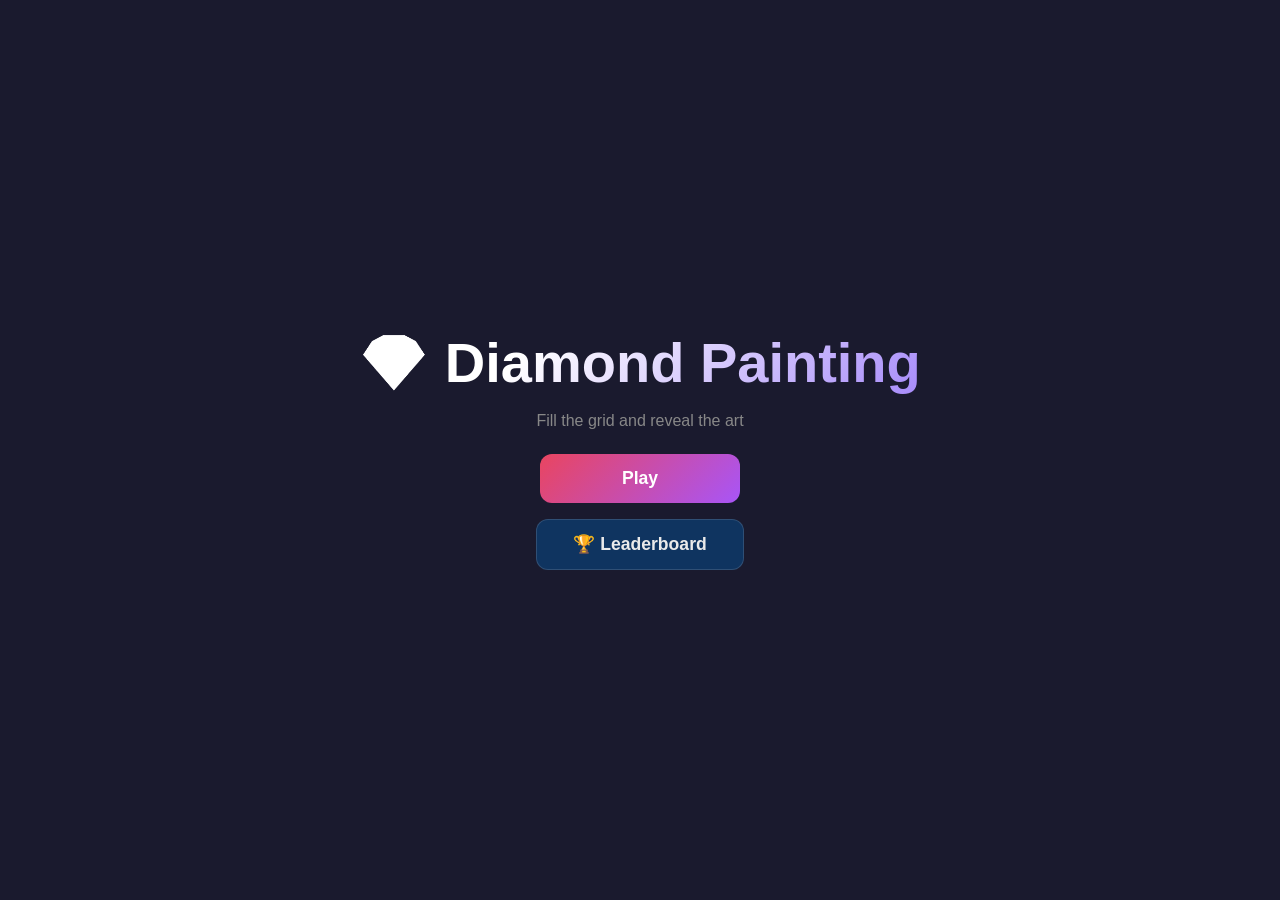
==== index.html @ 20cc95e1 "Implement Phase 1 diamond painting game (core engine) - index.html: single-page entry point with 4 s" ====
<!DOCTYPE html>
<html lang="en">
<head>
  <meta charset="UTF-8" />
  <meta name="viewport" content="width=device-width, initial-scale=1.0, user-scalable=no" />
  <title>Diamond Painting</title>
  <link rel="stylesheet" href="style.css" />
  <script src="//yandex.ru/games/sdk/v2"></script>
</head>
<body>
  <div id="app">
    <!-- Start Screen -->
    <div id="screen-start" class="screen active">
      <div class="start-content">
        <h1 class="game-title">💎 Diamond Painting</h1>
        <p class="game-subtitle">Fill the grid and reveal the art</p>
        <button id="btn-play" class="btn btn-primary">Play</button>
        <button id="btn-leaderboard" class="btn btn-secondary">🏆 Leaderboard</button>
      </div>
    </div>

    <!-- Level Select Screen -->
    <div id="screen-select" class="screen">
      <div class="screen-header">
        <button class="btn-back" id="btn-back-select">←</button>
        <h2>Choose a Picture</h2>
      </div>
      <div id="level-grid" class="level-grid"></div>
    </div>

    <!-- Game Screen -->
    <div id="screen-game" class="screen">
      <div id="game-header">
        <button class="btn-back" id="btn-back-game">←</button>
        <div id="progress-wrap">
          <div id="progress-bar"><div id="progress-fill"></div></div>
          <span id="progress-text">0%</span>
        </div>
        <button id="btn-hint" class="btn-icon" title="Bucket fill hint">🪣</button>
      </div>

      <div id="canvas-wrap">
        <canvas id="game-canvas"></canvas>
      </div>

      <div id="palette-tray">
        <div id="palette-colors"></div>
      </div>
    </div>

    <!-- Complete Screen -->
    <div id="screen-complete" class="screen">
      <div class="complete-content">
        <h2>Level Complete! 🎉</h2>
        <div id="complete-image-wrap"></div>
        <div id="star-rating" class="star-rating"></div>
        <p id="complete-score"></p>
        <button id="btn-next-level" class="btn btn-primary">Next Level</button>
        <button id="btn-back-select2" class="btn btn-secondary">Level Select</button>
      </div>
    </div>
  </div>

  <script type="module" src="src/main.js"></script>
</body>
</html>
---- style.css ----
/* ===== Reset & Base ===== */
*, *::before, *::after { box-sizing: border-box; margin: 0; padding: 0; }

:root {
  --bg: #1a1a2e;
  --bg2: #16213e;
  --accent: #e94560;
  --accent2: #0f3460;
  --text: #eaeaea;
  --text-dim: #888;
  --card: #0f3460;
  --btn-radius: 12px;
  --palette-h: 80px;
  --header-h: 52px;
}

html, body {
  height: 100%;
  background: var(--bg);
  color: var(--text);
  font-family: 'Segoe UI', sans-serif;
  overflow: hidden;
  touch-action: none;
}

/* ===== Screens ===== */
#app { width: 100%; height: 100%; position: relative; }

.screen {
  position: absolute;
  inset: 0;
  display: none;
  flex-direction: column;
  align-items: center;
  justify-content: center;
}
.screen.active { display: flex; }

/* ===== Start Screen ===== */
.start-content {
  display: flex;
  flex-direction: column;
  align-items: center;
  gap: 16px;
  padding: 32px;
}

.game-title {
  font-size: clamp(2rem, 8vw, 3.5rem);
  font-weight: 900;
  background: linear-gradient(135deg, #fff 30%, #a78bfa);
  -webkit-background-clip: text;
  -webkit-text-fill-color: transparent;
  text-align: center;
}

.game-subtitle {
  color: var(--text-dim);
  font-size: 1rem;
  margin-bottom: 8px;
}

/* ===== Buttons ===== */
.btn {
  padding: 14px 36px;
  border: none;
  border-radius: var(--btn-radius);
  font-size: 1.1rem;
  font-weight: 700;
  cursor: pointer;
  transition: transform 0.1s, opacity 0.1s;
  min-width: 200px;
  text-align: center;
}
.btn:active { transform: scale(0.96); }

.btn-primary {
  background: linear-gradient(135deg, #e94560, #a855f7);
  color: #fff;
}

.btn-secondary {
  background: var(--card);
  color: var(--text);
  border: 1px solid #ffffff22;
}

.btn-back {
  background: transparent;
  border: none;
  color: var(--text);
  font-size: 1.5rem;
  cursor: pointer;
  padding: 4px 12px;
  border-radius: 8px;
  transition: background 0.15s;
}
.btn-back:hover { background: #ffffff15; }

.btn-icon {
  background: transparent;
  border: none;
  font-size: 1.4rem;
  cursor: pointer;
  padding: 4px 8px;
  border-radius: 8px;
  transition: background 0.15s;
}
.btn-icon:hover { background: #ffffff15; }

/* ===== Level Select ===== */
#screen-select {
  justify-content: flex-start;
  padding-top: 0;
}

.screen-header {
  width: 100%;
  display: flex;
  align-items: center;
  gap: 12px;
  padding: 10px 16px;
  background: var(--bg2);
  border-bottom: 1px solid #ffffff10;
  height: var(--header-h);
  flex-shrink: 0;
}

.screen-header h2 { font-size: 1.2rem; }

.level-grid {
  display: grid;
  grid-template-columns: repeat(auto-fill, minmax(140px, 1fr));
  gap: 16px;
  padding: 20px;
  overflow-y: auto;
  width: 100%;
  max-width: 700px;
  align-self: center;
}

.level-card {
  background: var(--card);
  border-radius: 16px;
  padding: 16px 12px;
  display: flex;
  flex-direction: column;
  align-items: center;
  gap: 8px;
  cursor: pointer;
  border: 2px solid transparent;
  transition: border-color 0.2s, transform 0.15s;
  user-select: none;
}
.level-card:hover { border-color: #a855f7; transform: translateY(-2px); }
.level-card.locked { opacity: 0.45; cursor: not-allowed; }
.level-card.completed { border-color: #22c55e; }

.level-card .level-preview {
  width: 80px;
  height: 80px;
  border-radius: 8px;
  overflow: hidden;
}
.level-card .level-preview canvas { width: 100%; height: 100%; }

.level-card .level-name { font-size: 0.9rem; font-weight: 600; text-align: center; }
.level-card .level-meta { font-size: 0.75rem; color: var(--text-dim); }
.level-card .level-stars { font-size: 1rem; letter-spacing: 2px; }

/* ===== Game Screen ===== */
#screen-game {
  justify-content: flex-start;
  align-items: stretch;
}

#game-header {
  display: flex;
  align-items: center;
  gap: 10px;
  padding: 8px 12px;
  background: var(--bg2);
  border-bottom: 1px solid #ffffff10;
  height: var(--header-h);
  flex-shrink: 0;
}

#progress-wrap {
  flex: 1;
  display: flex;
  align-items: center;
  gap: 8px;
}

#progress-bar {
  flex: 1;
  height: 10px;
  background: #ffffff15;
  border-radius: 999px;
  overflow: hidden;
}

#progress-fill {
  height: 100%;
  background: linear-gradient(90deg, #a855f7, #e94560);
  border-radius: 999px;
  width: 0%;
  transition: width 0.3s ease;
}

#progress-text { font-size: 0.8rem; color: var(--text-dim); min-width: 32px; }

#canvas-wrap {
  flex: 1;
  overflow: hidden;
  display: flex;
  align-items: center;
  justify-content: center;
  cursor: crosshair;
}

#game-canvas {
  display: block;
  touch-action: none;
}

/* ===== Palette Tray ===== */
#palette-tray {
  height: var(--palette-h);
  background: var(--bg2);
  border-top: 1px solid #ffffff10;
  display: flex;
  align-items: center;
  justify-content: center;
  padding: 0 12px;
  flex-shrink: 0;
}

#palette-colors {
  display: flex;
  gap: 10px;
  overflow-x: auto;
  padding: 4px 0;
  max-width: 100%;
}

.palette-swatch {
  flex-shrink: 0;
  width: 52px;
  height: 52px;
  border-radius: 12px;
  border: 3px solid transparent;
  cursor: pointer;
  transition: transform 0.15s, border-color 0.15s;
  display: flex;
  flex-direction: column;
  align-items: center;
  justify-content: center;
  font-size: 0.65rem;
  font-weight: 700;
  color: #000;
  text-shadow: 0 0 3px #fff8;
  user-select: none;
}
.palette-swatch:active { transform: scale(0.92); }
.palette-swatch.selected {
  border-color: #fff;
  transform: scale(1.12);
  box-shadow: 0 0 12px #ffffff88;
}

/* ===== Complete Screen ===== */
.complete-content {
  display: flex;
  flex-direction: column;
  align-items: center;
  gap: 16px;
  padding: 32px;
  text-align: center;
}

.complete-content h2 { font-size: 2rem; font-weight: 900; }

#complete-image-wrap canvas {
  border-radius: 12px;
  box-shadow: 0 4px 32px #a855f766;
  max-width: min(280px, 80vw);
  max-height: min(280px, 40vh);
}

.star-rating { font-size: 2.5rem; letter-spacing: 6px; }

#complete-score { color: var(--text-dim); font-size: 1rem; }

/* ===== Utility ===== */
.hidden { display: none !important; }

/* ===== Responsive tweaks ===== */
@media (max-width: 400px) {
  .palette-swatch { width: 44px; height: 44px; }
  .btn { min-width: 160px; padding: 12px 24px; }
}
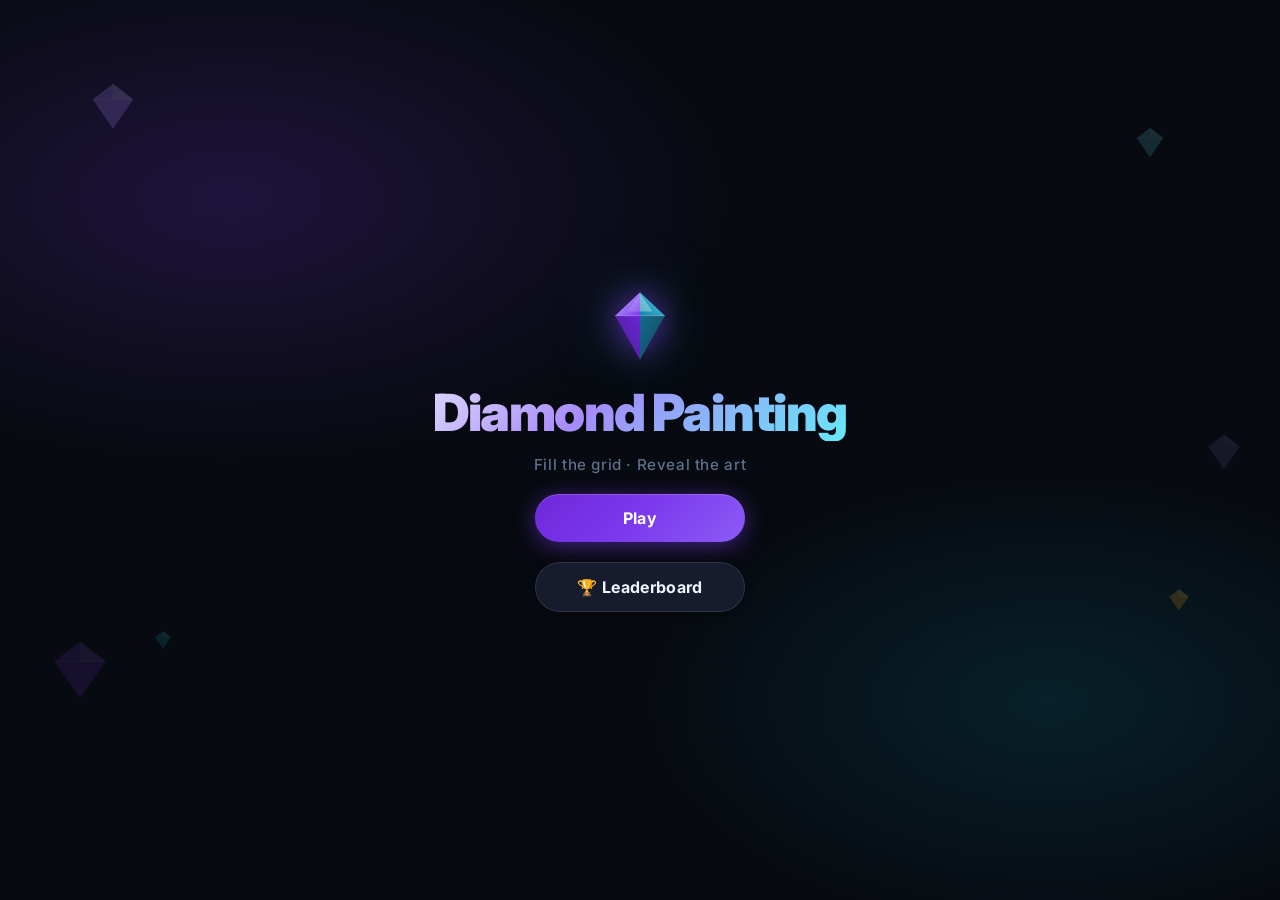
==== commit 8763f411: "Modernize game UI design with glassmorphism and rich visuals - Rewrite style.css: deep dark theme (#" ====
--- a/index.html
+++ b/index.html
@@ -4,16 +4,87 @@
   <meta charset="UTF-8" />
   <meta name="viewport" content="width=device-width, initial-scale=1.0, user-scalable=no" />
   <title>Diamond Painting</title>
+  <link rel="preconnect" href="https://fonts.googleapis.com" />
+  <link rel="preconnect" href="https://fonts.gstatic.com" crossorigin />
+  <link href="https://fonts.googleapis.com/css2?family=Inter:wght@400;500;600;700;800;900&display=swap" rel="stylesheet" />
   <link rel="stylesheet" href="style.css" />
   <script src="//yandex.ru/games/sdk/v2"></script>
 </head>
 <body>
   <div id="app">
+
     <!-- Start Screen -->
     <div id="screen-start" class="screen active">
+      <!-- Decorative floating gems -->
+      <div class="start-gems" aria-hidden="true">
+        <svg class="gem" style="--d:5.5s;--delay:0s;width:46px;top:9%;left:7%;opacity:0.2" viewBox="0 0 50 55">
+          <polygon points="25,3 47,20 25,52 3,20" fill="#a78bfa"/>
+          <polygon points="25,3 47,20 25,20" fill="rgba(255,255,255,0.32)"/>
+          <line x1="3" y1="20" x2="47" y2="20" stroke="rgba(255,255,255,0.4)" stroke-width="0.8"/>
+        </svg>
+        <svg class="gem" style="--d:7s;--delay:-2.5s;width:30px;top:14%;right:9%;opacity:0.15" viewBox="0 0 50 55">
+          <polygon points="25,3 47,20 25,52 3,20" fill="#67e8f9"/>
+          <polygon points="25,3 47,20 25,20" fill="rgba(255,255,255,0.35)"/>
+          <line x1="3" y1="20" x2="47" y2="20" stroke="rgba(255,255,255,0.4)" stroke-width="0.8"/>
+        </svg>
+        <svg class="gem" style="--d:6.5s;--delay:-1.2s;width:58px;bottom:22%;left:4%;opacity:0.13" viewBox="0 0 50 55">
+          <polygon points="25,3 47,20 25,52 3,20" fill="#7c3aed"/>
+          <polygon points="25,3 47,20 25,20" fill="rgba(255,255,255,0.2)"/>
+          <line x1="3" y1="20" x2="47" y2="20" stroke="rgba(255,255,255,0.35)" stroke-width="0.8"/>
+        </svg>
+        <svg class="gem" style="--d:8.5s;--delay:-3.5s;width:22px;bottom:32%;right:7%;opacity:0.18" viewBox="0 0 50 55">
+          <polygon points="25,3 47,20 25,52 3,20" fill="#f59e0b"/>
+          <polygon points="25,3 47,20 25,20" fill="rgba(255,255,255,0.45)"/>
+          <line x1="3" y1="20" x2="47" y2="20" stroke="rgba(255,255,255,0.5)" stroke-width="0.8"/>
+        </svg>
+        <svg class="gem" style="--d:9s;--delay:-5s;width:36px;top:48%;right:3%;opacity:0.1" viewBox="0 0 50 55">
+          <polygon points="25,3 47,20 25,52 3,20" fill="#a78bfa"/>
+          <polygon points="25,3 47,20 25,20" fill="rgba(255,255,255,0.25)"/>
+        </svg>
+        <svg class="gem" style="--d:6s;--delay:-4s;width:18px;top:70%;left:12%;opacity:0.14" viewBox="0 0 50 55">
+          <polygon points="25,3 47,20 25,52 3,20" fill="#06b6d4"/>
+          <polygon points="25,3 47,20 25,20" fill="rgba(255,255,255,0.4)"/>
+        </svg>
+      </div>
+
       <div class="start-content">
-        <h1 class="game-title">💎 Diamond Painting</h1>
-        <p class="game-subtitle">Fill the grid and reveal the art</p>
+        <!-- Animated diamond logo -->
+        <svg class="game-logo" viewBox="0 0 100 110" xmlns="http://www.w3.org/2000/svg" aria-hidden="true">
+          <defs>
+            <linearGradient id="gem-tl" x1="0%" y1="0%" x2="100%" y2="100%">
+              <stop offset="0%" stop-color="#c4b5fd"/>
+              <stop offset="100%" stop-color="#7c3aed"/>
+            </linearGradient>
+            <linearGradient id="gem-tr" x1="100%" y1="0%" x2="0%" y2="100%">
+              <stop offset="0%" stop-color="#67e8f9"/>
+              <stop offset="100%" stop-color="#0891b2"/>
+            </linearGradient>
+            <linearGradient id="gem-bl" x1="0%" y1="100%" x2="100%" y2="0%">
+              <stop offset="0%" stop-color="#4c1d95"/>
+              <stop offset="100%" stop-color="#6d28d9"/>
+            </linearGradient>
+            <linearGradient id="gem-br" x1="100%" y1="100%" x2="0%" y2="0%">
+              <stop offset="0%" stop-color="#164e63"/>
+              <stop offset="100%" stop-color="#0e7490"/>
+            </linearGradient>
+          </defs>
+          <!-- Top-left crown -->
+          <polygon points="50,6 14,40 50,40" fill="url(#gem-tl)"/>
+          <!-- Top-right crown -->
+          <polygon points="50,6 86,40 50,40" fill="url(#gem-tr)" opacity="0.9"/>
+          <!-- Bottom-left pavilion -->
+          <polygon points="14,40 50,40 50,104" fill="url(#gem-bl)" opacity="0.95"/>
+          <!-- Bottom-right pavilion -->
+          <polygon points="86,40 50,40 50,104" fill="url(#gem-br)" opacity="0.9"/>
+          <!-- Girdle line -->
+          <line x1="14" y1="40" x2="86" y2="40" stroke="rgba(255,255,255,0.45)" stroke-width="1"/>
+          <!-- Top highlight -->
+          <polygon points="50,8 68,34 50,34" fill="rgba(255,255,255,0.32)"/>
+          <polygon points="50,8 32,34 50,34" fill="rgba(255,255,255,0.14)"/>
+        </svg>
+
+        <h1 class="game-title">Diamond Painting</h1>
+        <p class="game-subtitle">Fill the grid · Reveal the art</p>
         <button id="btn-play" class="btn btn-primary">Play</button>
         <button id="btn-leaderboard" class="btn btn-secondary">🏆 Leaderboard</button>
       </div>
@@ -32,6 +103,7 @@
     <div id="screen-game" class="screen">
       <div id="game-header">
         <button class="btn-back" id="btn-back-game">←</button>
+        <span id="level-name-display" class="level-name-display"></span>
         <div id="progress-wrap">
           <div id="progress-bar"><div id="progress-fill"></div></div>
           <span id="progress-text">0%</span>
@@ -59,6 +131,7 @@
         <button id="btn-back-select2" class="btn btn-secondary">Level Select</button>
       </div>
     </div>
+
   </div>
 
   <script type="module" src="src/main.js"></script>
--- a/style.css
+++ b/style.css
@@ -1,29 +1,46 @@
-/* ===== Reset & Base ===== */
+/* ===== Modern Diamond Game — Design 2025 ===== */
+
+@import url('https://fonts.googleapis.com/css2?family=Inter:wght@400;500;600;700;800;900&display=swap');
+
 *, *::before, *::after { box-sizing: border-box; margin: 0; padding: 0; }
 
 :root {
-  --bg: #1a1a2e;
-  --bg2: #16213e;
-  --accent: #e94560;
-  --accent2: #0f3460;
-  --text: #eaeaea;
-  --text-dim: #888;
-  --card: #0f3460;
-  --btn-radius: 12px;
-  --palette-h: 80px;
-  --header-h: 52px;
+  --bg:           #070a10;
+  --bg-surface:   #0e1120;
+  --bg-elevated:  #161c2e;
+  --border:       rgba(255,255,255,0.06);
+  --border-md:    rgba(255,255,255,0.11);
+  --border-lg:    rgba(255,255,255,0.18);
+  --accent:       #7c3aed;
+  --accent-lt:    #a78bfa;
+  --accent-glow:  rgba(124,58,237,0.4);
+  --cyan:         #06b6d4;
+  --gold:         #f59e0b;
+  --success:      #10b981;
+  --danger:       #ef4444;
+  --text:         #f0f4ff;
+  --text-dim:     #5d6f8a;
+  --text-muted:   #2e3a50;
+  --radius:       16px;
+  --radius-sm:    10px;
+  --radius-pill:  999px;
+  --header-h:     56px;
+  --palette-h:    88px;
 }
 
 html, body {
   height: 100%;
   background: var(--bg);
   color: var(--text);
-  font-family: 'Segoe UI', sans-serif;
+  font-family: 'Inter', 'Segoe UI', system-ui, -apple-system, sans-serif;
   overflow: hidden;
   touch-action: none;
+  -webkit-font-smoothing: antialiased;
+  -moz-osx-font-smoothing: grayscale;
 }
 
 /* ===== Screens ===== */
+
 #app { width: 100%; height: 100%; position: relative; }
 
 .screen {
@@ -34,141 +51,272 @@
   align-items: center;
   justify-content: center;
 }
-.screen.active { display: flex; }
+
+.screen.active {
+  display: flex;
+  animation: screenFadeIn 0.3s ease both;
+}
+
+@keyframes screenFadeIn {
+  from { opacity: 0; transform: translateY(10px); }
+  to   { opacity: 1; transform: translateY(0); }
+}
 
 /* ===== Start Screen ===== */
+
+#screen-start {
+  background:
+    radial-gradient(ellipse 60% 45% at 18% 22%, rgba(124,58,237,0.2) 0%, transparent 65%),
+    radial-gradient(ellipse 50% 40% at 82% 78%, rgba(6,182,212,0.13) 0%, transparent 65%),
+    var(--bg);
+}
+
 .start-content {
   display: flex;
   flex-direction: column;
   align-items: center;
-  gap: 16px;
-  padding: 32px;
+  gap: 20px;
+  padding: 40px 32px;
+  position: relative;
+  z-index: 1;
+}
+
+.game-logo {
+  width: 76px;
+  height: 76px;
+  filter: drop-shadow(0 0 16px rgba(124,58,237,0.75)) drop-shadow(0 0 32px rgba(6,182,212,0.25));
+  animation: logoFloat 3.8s ease-in-out infinite;
+}
+
+@keyframes logoFloat {
+  0%, 100% { transform: translateY(0px) rotate(-1deg); }
+  50%       { transform: translateY(-10px) rotate(2deg); }
 }
 
 .game-title {
-  font-size: clamp(2rem, 8vw, 3.5rem);
+  font-size: clamp(1.9rem, 7.5vw, 3.2rem);
   font-weight: 900;
-  background: linear-gradient(135deg, #fff 30%, #a78bfa);
+  background: linear-gradient(135deg, #ddd6fe 0%, #a78bfa 38%, #67e8f9 100%);
   -webkit-background-clip: text;
   -webkit-text-fill-color: transparent;
+  background-clip: text;
   text-align: center;
+  letter-spacing: -0.03em;
+  line-height: 1.1;
 }
 
 .game-subtitle {
   color: var(--text-dim);
-  font-size: 1rem;
-  margin-bottom: 8px;
+  font-size: 0.95rem;
+  font-weight: 500;
+  letter-spacing: 0.04em;
+  margin-top: -6px;
+}
+
+/* Decorative floating gems */
+.start-gems {
+  position: absolute;
+  inset: 0;
+  pointer-events: none;
+  overflow: hidden;
+}
+
+.gem {
+  position: absolute;
+  animation: gemDrift var(--d, 6s) ease-in-out infinite;
+  animation-delay: var(--delay, 0s);
+}
+
+@keyframes gemDrift {
+  0%, 100% { transform: translateY(0) rotate(0deg); }
+  50%       { transform: translateY(-18px) rotate(10deg); }
 }
 
 /* ===== Buttons ===== */
+
 .btn {
   padding: 14px 36px;
   border: none;
-  border-radius: var(--btn-radius);
-  font-size: 1.1rem;
+  border-radius: var(--radius-pill);
+  font-size: 1rem;
   font-weight: 700;
+  font-family: inherit;
   cursor: pointer;
-  transition: transform 0.1s, opacity 0.1s;
-  min-width: 200px;
+  transition: transform 0.15s ease, box-shadow 0.2s ease, opacity 0.1s;
+  min-width: 210px;
   text-align: center;
-}
-.btn:active { transform: scale(0.96); }
+  letter-spacing: 0.02em;
+}
+
+.btn:hover  { transform: translateY(-2px); }
+.btn:active { transform: scale(0.95) translateY(0); opacity: 0.9; }
 
 .btn-primary {
-  background: linear-gradient(135deg, #e94560, #a855f7);
+  background: linear-gradient(135deg, #6d28d9 0%, #7c3aed 50%, #8b5cf6 100%);
   color: #fff;
+  box-shadow: 0 4px 22px rgba(124,58,237,0.5), inset 0 1px 0 rgba(255,255,255,0.18);
+}
+.btn-primary:hover {
+  box-shadow: 0 8px 30px rgba(124,58,237,0.65), inset 0 1px 0 rgba(255,255,255,0.18);
 }
 
 .btn-secondary {
-  background: var(--card);
+  background: var(--bg-elevated);
   color: var(--text);
-  border: 1px solid #ffffff22;
+  border: 1px solid var(--border-md);
+  box-shadow: 0 2px 10px rgba(0,0,0,0.35);
+}
+.btn-secondary:hover {
+  border-color: var(--border-lg);
+  box-shadow: 0 4px 18px rgba(0,0,0,0.45);
 }
 
 .btn-back {
   background: transparent;
   border: none;
-  color: var(--text);
-  font-size: 1.5rem;
+  color: var(--text-dim);
+  font-size: 1rem;
+  font-weight: 600;
+  font-family: inherit;
   cursor: pointer;
-  padding: 4px 12px;
-  border-radius: 8px;
-  transition: background 0.15s;
-}
-.btn-back:hover { background: #ffffff15; }
+  padding: 8px 14px;
+  border-radius: var(--radius-sm);
+  transition: background 0.15s, color 0.15s;
+}
+.btn-back:hover { background: var(--border); color: var(--text); }
 
 .btn-icon {
   background: transparent;
   border: none;
-  font-size: 1.4rem;
+  font-size: 1.25rem;
   cursor: pointer;
-  padding: 4px 8px;
-  border-radius: 8px;
+  padding: 8px 10px;
+  border-radius: var(--radius-sm);
   transition: background 0.15s;
-}
-.btn-icon:hover { background: #ffffff15; }
+  line-height: 1;
+}
+.btn-icon:hover { background: var(--border); }
 
 /* ===== Level Select ===== */
-#screen-select {
-  justify-content: flex-start;
-  padding-top: 0;
-}
+
+#screen-select { justify-content: flex-start; }
 
 .screen-header {
   width: 100%;
   display: flex;
   align-items: center;
   gap: 12px;
-  padding: 10px 16px;
-  background: var(--bg2);
-  border-bottom: 1px solid #ffffff10;
+  padding: 0 16px;
+  background: rgba(14,17,32,0.88);
+  backdrop-filter: blur(18px);
+  -webkit-backdrop-filter: blur(18px);
+  border-bottom: 1px solid var(--border);
   height: var(--header-h);
   flex-shrink: 0;
 }
 
-.screen-header h2 { font-size: 1.2rem; }
+.screen-header h2 {
+  font-size: 1.1rem;
+  font-weight: 700;
+  color: var(--text);
+}
 
 .level-grid {
   display: grid;
-  grid-template-columns: repeat(auto-fill, minmax(140px, 1fr));
-  gap: 16px;
-  padding: 20px;
+  grid-template-columns: repeat(auto-fill, minmax(148px, 1fr));
+  gap: 14px;
+  padding: 18px;
   overflow-y: auto;
   width: 100%;
-  max-width: 700px;
+  max-width: 720px;
   align-self: center;
-}
+  scrollbar-width: thin;
+  scrollbar-color: var(--border-md) transparent;
+}
+.level-grid::-webkit-scrollbar { width: 4px; }
+.level-grid::-webkit-scrollbar-thumb { background: var(--border-md); border-radius: 2px; }
 
 .level-card {
-  background: var(--card);
-  border-radius: 16px;
-  padding: 16px 12px;
+  background: var(--bg-surface);
+  border-radius: var(--radius);
+  padding: 14px 12px 12px;
   display: flex;
   flex-direction: column;
   align-items: center;
   gap: 8px;
   cursor: pointer;
-  border: 2px solid transparent;
-  transition: border-color 0.2s, transform 0.15s;
+  border: 1px solid var(--border);
+  transition: border-color 0.2s, transform 0.22s cubic-bezier(.34,1.56,.64,1), box-shadow 0.2s;
   user-select: none;
-}
-.level-card:hover { border-color: #a855f7; transform: translateY(-2px); }
-.level-card.locked { opacity: 0.45; cursor: not-allowed; }
-.level-card.completed { border-color: #22c55e; }
-
-.level-card .level-preview {
-  width: 80px;
-  height: 80px;
-  border-radius: 8px;
-  overflow: hidden;
-}
-.level-card .level-preview canvas { width: 100%; height: 100%; }
-
-.level-card .level-name { font-size: 0.9rem; font-weight: 600; text-align: center; }
-.level-card .level-meta { font-size: 0.75rem; color: var(--text-dim); }
-.level-card .level-stars { font-size: 1rem; letter-spacing: 2px; }
+  position: relative;
+  overflow: hidden;
+}
+
+.level-card::before {
+  content: '';
+  position: absolute;
+  inset: 0;
+  background: linear-gradient(135deg, rgba(124,58,237,0.07), rgba(6,182,212,0.04));
+  opacity: 0;
+  transition: opacity 0.2s;
+}
+
+.level-card:hover {
+  border-color: rgba(124,58,237,0.5);
+  transform: translateY(-4px);
+  box-shadow: 0 12px 30px rgba(0,0,0,0.5), 0 0 0 1px rgba(124,58,237,0.2);
+}
+.level-card:hover::before { opacity: 1; }
+
+.level-card.locked {
+  opacity: 0.38;
+  cursor: not-allowed;
+  filter: grayscale(0.4);
+}
+.level-card.locked:hover { transform: none; box-shadow: none; border-color: var(--border); }
+
+.level-card.completed { border-color: rgba(16,185,129,0.35); }
+
+/* Completed checkmark badge */
+.level-card.completed::after {
+  content: '';
+  position: absolute;
+  top: 10px;
+  right: 10px;
+  width: 18px;
+  height: 18px;
+  background: var(--success) url("data:image/svg+xml,%3Csvg xmlns='http://www.w3.org/2000/svg' viewBox='0 0 12 12'%3E%3Cpath d='M2 6l3 3 5-5' stroke='white' stroke-width='1.8' fill='none' stroke-linecap='round' stroke-linejoin='round'/%3E%3C/svg%3E") center/10px no-repeat;
+  border-radius: 50%;
+  box-shadow: 0 0 8px rgba(16,185,129,0.5);
+}
+
+.level-preview {
+  width: 88px;
+  height: 88px;
+  border-radius: var(--radius-sm);
+  overflow: hidden;
+  box-shadow: 0 2px 10px rgba(0,0,0,0.55);
+  flex-shrink: 0;
+}
+.level-preview canvas { width: 100%; height: 100%; }
+
+.level-name {
+  font-size: 0.88rem;
+  font-weight: 700;
+  text-align: center;
+  color: var(--text);
+}
+
+.level-meta {
+  font-size: 0.7rem;
+  color: var(--text-dim);
+  font-weight: 500;
+}
+
+.level-stars { font-size: 0.9rem; letter-spacing: 3px; }
 
 /* ===== Game Screen ===== */
+
 #screen-game {
   justify-content: flex-start;
   align-items: stretch;
@@ -178,37 +326,64 @@
   display: flex;
   align-items: center;
   gap: 10px;
-  padding: 8px 12px;
-  background: var(--bg2);
-  border-bottom: 1px solid #ffffff10;
+  padding: 0 12px;
+  background: rgba(14,17,32,0.92);
+  backdrop-filter: blur(18px);
+  -webkit-backdrop-filter: blur(18px);
+  border-bottom: 1px solid var(--border);
   height: var(--header-h);
   flex-shrink: 0;
 }
 
+.level-name-display {
+  font-size: 0.78rem;
+  font-weight: 700;
+  color: var(--text-dim);
+  white-space: nowrap;
+  letter-spacing: 0.03em;
+  max-width: 80px;
+  overflow: hidden;
+  text-overflow: ellipsis;
+}
+
 #progress-wrap {
   flex: 1;
   display: flex;
   align-items: center;
-  gap: 8px;
+  gap: 10px;
 }
 
 #progress-bar {
   flex: 1;
-  height: 10px;
-  background: #ffffff15;
-  border-radius: 999px;
+  height: 7px;
+  background: rgba(255,255,255,0.07);
+  border-radius: var(--radius-pill);
   overflow: hidden;
 }
 
 #progress-fill {
   height: 100%;
-  background: linear-gradient(90deg, #a855f7, #e94560);
-  border-radius: 999px;
+  background: linear-gradient(90deg, #6d28d9, #8b5cf6 35%, #06b6d4 65%, #8b5cf6 85%, #6d28d9);
+  background-size: 300% 100%;
+  border-radius: var(--radius-pill);
   width: 0%;
-  transition: width 0.3s ease;
-}
-
-#progress-text { font-size: 0.8rem; color: var(--text-dim); min-width: 32px; }
+  transition: width 0.4s cubic-bezier(.4,0,.2,1);
+  animation: progressShimmer 3s linear infinite;
+}
+
+@keyframes progressShimmer {
+  0%   { background-position: 100% center; }
+  100% { background-position: -200% center; }
+}
+
+#progress-text {
+  font-size: 0.75rem;
+  font-weight: 700;
+  color: var(--text-dim);
+  min-width: 34px;
+  text-align: right;
+  letter-spacing: 0.02em;
+}
 
 #canvas-wrap {
   flex: 1;
@@ -217,86 +392,131 @@
   align-items: center;
   justify-content: center;
   cursor: crosshair;
-}
-
-#game-canvas {
-  display: block;
-  touch-action: none;
-}
+  background: #05070e;
+}
+
+#game-canvas { display: block; touch-action: none; }
 
 /* ===== Palette Tray ===== */
+
 #palette-tray {
   height: var(--palette-h);
-  background: var(--bg2);
-  border-top: 1px solid #ffffff10;
+  background: rgba(14,17,32,0.96);
+  backdrop-filter: blur(18px);
+  -webkit-backdrop-filter: blur(18px);
+  border-top: 1px solid var(--border);
   display: flex;
   align-items: center;
   justify-content: center;
-  padding: 0 12px;
+  padding: 0 16px;
   flex-shrink: 0;
 }
 
 #palette-colors {
   display: flex;
-  gap: 10px;
+  gap: 8px;
   overflow-x: auto;
-  padding: 4px 0;
+  padding: 6px 2px;
   max-width: 100%;
-}
+  scrollbar-width: none;
+  align-items: center;
+}
+#palette-colors::-webkit-scrollbar { display: none; }
 
 .palette-swatch {
   flex-shrink: 0;
   width: 52px;
   height: 52px;
-  border-radius: 12px;
-  border: 3px solid transparent;
+  border-radius: var(--radius-sm);
+  border: 2px solid rgba(255,255,255,0.08);
   cursor: pointer;
-  transition: transform 0.15s, border-color 0.15s;
+  transition: transform 0.16s cubic-bezier(.34,1.56,.64,1), border-color 0.15s, box-shadow 0.15s;
   display: flex;
   flex-direction: column;
   align-items: center;
   justify-content: center;
   font-size: 0.65rem;
-  font-weight: 700;
+  font-weight: 800;
   color: #000;
-  text-shadow: 0 0 3px #fff8;
+  text-shadow: 0 1px 2px rgba(0,0,0,0.6), 0 0 4px rgba(255,255,255,0.4);
   user-select: none;
-}
-.palette-swatch:active { transform: scale(0.92); }
+  position: relative;
+}
+
+.palette-swatch:hover { transform: scale(1.07) translateY(-2px); }
+.palette-swatch:active { transform: scale(0.9); }
+
 .palette-swatch.selected {
-  border-color: #fff;
-  transform: scale(1.12);
-  box-shadow: 0 0 12px #ffffff88;
+  border-color: rgba(255,255,255,0.9);
+  transform: scale(1.2) translateY(-5px);
+  box-shadow:
+    0 8px 22px rgba(0,0,0,0.55),
+    0 0 0 1px rgba(255,255,255,0.5),
+    0 0 18px rgba(255,255,255,0.25);
+  z-index: 2;
 }
 
 /* ===== Complete Screen ===== */
+
+#screen-complete {
+  background:
+    radial-gradient(ellipse 70% 55% at 50% -5%, rgba(124,58,237,0.28) 0%, transparent 60%),
+    var(--bg);
+}
+
 .complete-content {
   display: flex;
   flex-direction: column;
   align-items: center;
-  gap: 16px;
+  gap: 20px;
   padding: 32px;
   text-align: center;
-}
-
-.complete-content h2 { font-size: 2rem; font-weight: 900; }
+  max-width: 400px;
+  width: 100%;
+}
+
+.complete-content h2 {
+  font-size: 1.75rem;
+  font-weight: 900;
+  background: linear-gradient(135deg, #fff 15%, #a78bfa 55%, #67e8f9 100%);
+  -webkit-background-clip: text;
+  -webkit-text-fill-color: transparent;
+  background-clip: text;
+  letter-spacing: -0.02em;
+}
 
 #complete-image-wrap canvas {
-  border-radius: 12px;
-  box-shadow: 0 4px 32px #a855f766;
-  max-width: min(280px, 80vw);
-  max-height: min(280px, 40vh);
-}
-
-.star-rating { font-size: 2.5rem; letter-spacing: 6px; }
-
-#complete-score { color: var(--text-dim); font-size: 1rem; }
+  border-radius: var(--radius);
+  box-shadow: 0 10px 45px rgba(124,58,237,0.45), 0 0 0 1px rgba(255,255,255,0.07);
+  max-width: min(240px, 75vw);
+  max-height: min(240px, 35vh);
+}
+
+.star-rating {
+  font-size: 2.5rem;
+  letter-spacing: 8px;
+  animation: starPop 0.55s cubic-bezier(.34,1.56,.64,1) both;
+  filter: drop-shadow(0 0 10px rgba(245,158,11,0.65));
+}
+
+@keyframes starPop {
+  from { transform: scale(0.3) rotate(-12deg); opacity: 0; }
+  to   { transform: scale(1) rotate(0deg);     opacity: 1; }
+}
+
+#complete-score {
+  font-size: 1rem;
+  font-weight: 600;
+  color: var(--text-dim);
+  letter-spacing: 0.02em;
+}
 
 /* ===== Utility ===== */
 .hidden { display: none !important; }
 
-/* ===== Responsive tweaks ===== */
+/* ===== Responsive ===== */
 @media (max-width: 400px) {
-  .palette-swatch { width: 44px; height: 44px; }
-  .btn { min-width: 160px; padding: 12px 24px; }
-}
+  .palette-swatch { width: 46px; height: 46px; }
+  .btn { min-width: 170px; padding: 12px 24px; font-size: 0.95rem; }
+  .level-grid { grid-template-columns: repeat(auto-fill, minmax(130px, 1fr)); gap: 12px; padding: 14px; }
+}
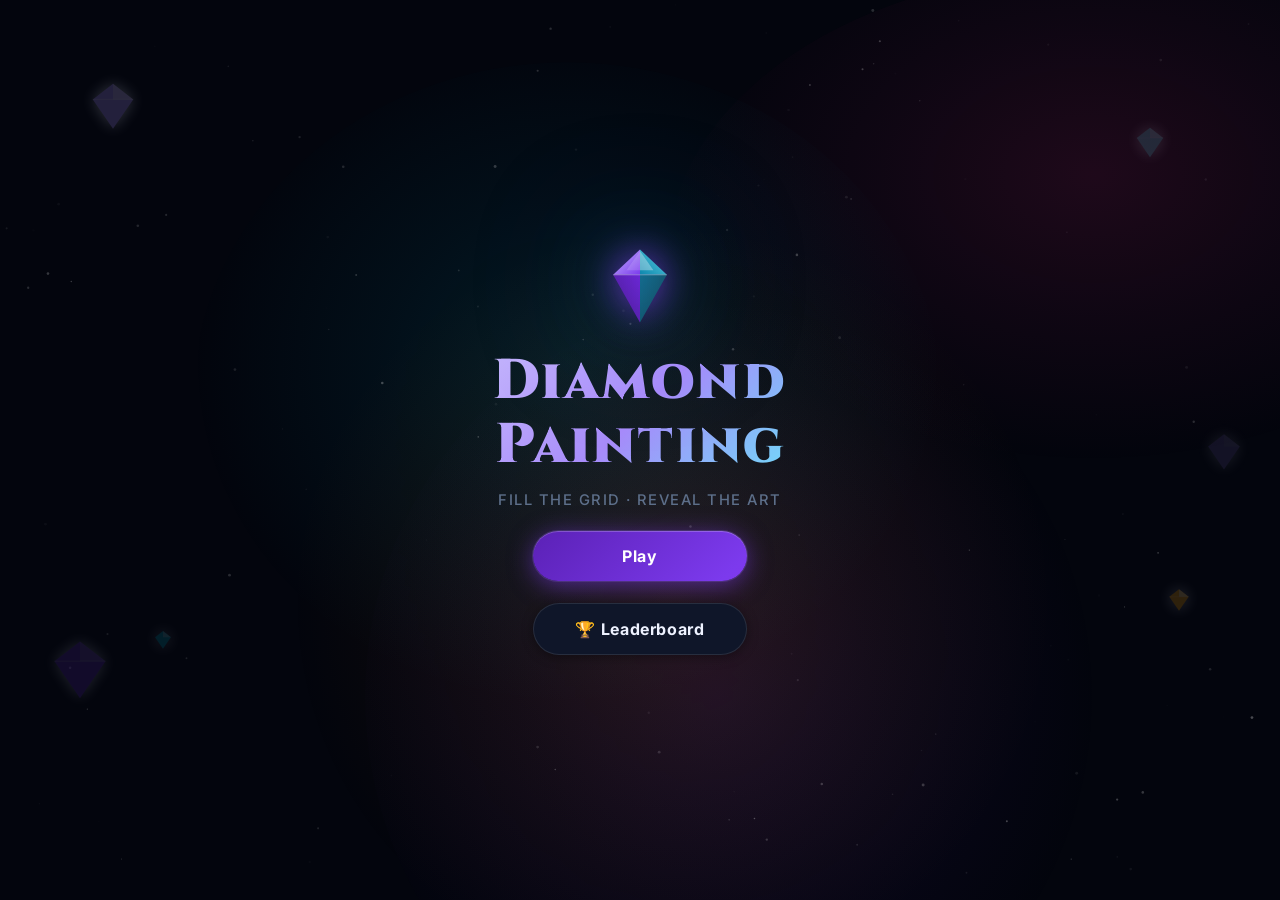
==== commit d08416ae: "Redesign game as meditative crystal painting experience - Aurora background: animated nebula canvas " ====
--- a/index.html
+++ b/index.html
@@ -6,11 +6,12 @@
   <title>Diamond Painting</title>
   <link rel="preconnect" href="https://fonts.googleapis.com" />
   <link rel="preconnect" href="https://fonts.gstatic.com" crossorigin />
-  <link href="https://fonts.googleapis.com/css2?family=Inter:wght@400;500;600;700;800;900&display=swap" rel="stylesheet" />
+  <link href="https://fonts.googleapis.com/css2?family=Inter:wght@400;500;600;700;800;900&family=Cinzel:wght@700;900&display=swap" rel="stylesheet" />
   <link rel="stylesheet" href="style.css" />
   <script src="//yandex.ru/games/sdk/v2"></script>
 </head>
 <body>
+  <canvas id="aurora-bg" aria-hidden="true"></canvas>
   <div id="app">
 
     <!-- Start Screen -->
@@ -83,7 +84,7 @@
           <polygon points="50,8 32,34 50,34" fill="rgba(255,255,255,0.14)"/>
         </svg>
 
-        <h1 class="game-title">Diamond Painting</h1>
+        <h1 class="game-title">Diamond<br>Painting</h1>
         <p class="game-subtitle">Fill the grid · Reveal the art</p>
         <button id="btn-play" class="btn btn-primary">Play</button>
         <button id="btn-leaderboard" class="btn btn-secondary">🏆 Leaderboard</button>
--- a/style.css
+++ b/style.css
@@ -1,31 +1,54 @@
-/* ===== Modern Diamond Game — Design 2025 ===== */
-
-@import url('https://fonts.googleapis.com/css2?family=Inter:wght@400;500;600;700;800;900&display=swap');
+/* ===== Diamond Game — Meditative Crystal Experience ===== */
+
+@import url('https://fonts.googleapis.com/css2?family=Inter:wght@400;500;600;700;800;900&family=Cinzel:wght@700;900&display=swap');
 
 *, *::before, *::after { box-sizing: border-box; margin: 0; padding: 0; }
 
 :root {
-  --bg:           #070a10;
-  --bg-surface:   #0e1120;
-  --bg-elevated:  #161c2e;
-  --border:       rgba(255,255,255,0.06);
-  --border-md:    rgba(255,255,255,0.11);
-  --border-lg:    rgba(255,255,255,0.18);
-  --accent:       #7c3aed;
-  --accent-lt:    #a78bfa;
-  --accent-glow:  rgba(124,58,237,0.4);
-  --cyan:         #06b6d4;
-  --gold:         #f59e0b;
-  --success:      #10b981;
-  --danger:       #ef4444;
-  --text:         #f0f4ff;
-  --text-dim:     #5d6f8a;
-  --text-muted:   #2e3a50;
-  --radius:       16px;
-  --radius-sm:    10px;
-  --radius-pill:  999px;
-  --header-h:     56px;
-  --palette-h:    88px;
+  /* Deep gem background */
+  --bg:           #03050d;
+  --bg-surface:   #080d1a;
+  --bg-elevated:  #0f1629;
+
+  /* Aurora accent triad */
+  --aurora-violet: #6d28d9;
+  --aurora-purple: #9333ea;
+  --aurora-rose:   #db2777;
+  --aurora-cyan:   #06b6d4;
+  --aurora-teal:   #0d9488;
+  --aurora-gold:   #d97706;
+
+  /* Accent aliases (for existing references) */
+  --accent:      #7c3aed;
+  --accent-lt:   #a78bfa;
+  --accent-glow: rgba(124,58,237,0.45);
+  --cyan:        #06b6d4;
+  --gold:        #fbbf24;
+  --success:     #10b981;
+  --danger:      #ef4444;
+
+  /* Crystal glow tokens */
+  --glow-violet: rgba(109,40,217,0.55);
+  --glow-cyan:   rgba(6,182,212,0.45);
+  --glow-rose:   rgba(219,39,119,0.4);
+  --glow-gold:   rgba(217,119,6,0.5);
+
+  /* Borders */
+  --border:    rgba(255,255,255,0.05);
+  --border-md: rgba(255,255,255,0.10);
+  --border-lg: rgba(255,255,255,0.18);
+
+  /* Text */
+  --text:       #eef2ff;
+  --text-dim:   #5d6f8a;
+  --text-muted: #2e3a50;
+
+  /* Layout */
+  --radius:     16px;
+  --radius-sm:  10px;
+  --radius-pill:999px;
+  --header-h:   58px;
+  --palette-h:  92px;
 }
 
 html, body {
@@ -39,9 +62,27 @@
   -moz-osx-font-smoothing: grayscale;
 }
 
+/* ===== Aurora Background ===== */
+
+#aurora-bg {
+  position: fixed;
+  inset: 0;
+  z-index: 0;
+  pointer-events: none;
+  width: 100%;
+  height: 100%;
+}
+
+/* ===== App Container ===== */
+
+#app {
+  width: 100%;
+  height: 100%;
+  position: relative;
+  z-index: 1;
+}
+
 /* ===== Screens ===== */
-
-#app { width: 100%; height: 100%; position: relative; }
 
 .screen {
   position: absolute;
@@ -54,63 +95,107 @@
 
 .screen.active {
   display: flex;
-  animation: screenFadeIn 0.3s ease both;
-}
-
-@keyframes screenFadeIn {
-  from { opacity: 0; transform: translateY(10px); }
-  to   { opacity: 1; transform: translateY(0); }
+}
+
+/* Directional entry animations */
+.screen.entering-from-right {
+  animation: slideFromRight 0.48s cubic-bezier(0.16,1,0.3,1) both;
+}
+.screen.entering-from-left {
+  animation: slideFromLeft  0.48s cubic-bezier(0.16,1,0.3,1) both;
+}
+.screen.entering-scale {
+  animation: scaleIn        0.52s cubic-bezier(0.34,1.56,0.64,1) both;
+}
+
+@keyframes slideFromRight {
+  from { opacity: 0; transform: translateX(36px) scale(0.97); }
+  to   { opacity: 1; transform: translateX(0)    scale(1); }
+}
+@keyframes slideFromLeft {
+  from { opacity: 0; transform: translateX(-36px) scale(0.97); }
+  to   { opacity: 1; transform: translateX(0)     scale(1); }
+}
+@keyframes scaleIn {
+  from { opacity: 0; transform: scale(0.86); filter: brightness(1.7); }
+  to   { opacity: 1; transform: scale(1);    filter: brightness(1); }
 }
 
 /* ===== Start Screen ===== */
 
 #screen-start {
-  background:
-    radial-gradient(ellipse 60% 45% at 18% 22%, rgba(124,58,237,0.2) 0%, transparent 65%),
-    radial-gradient(ellipse 50% 40% at 82% 78%, rgba(6,182,212,0.13) 0%, transparent 65%),
-    var(--bg);
+  background: transparent; /* aurora shows through */
 }
 
 .start-content {
   display: flex;
   flex-direction: column;
   align-items: center;
-  gap: 20px;
-  padding: 40px 32px;
+  gap: 22px;
+  padding: 44px 36px;
   position: relative;
   z-index: 1;
 }
 
 .game-logo {
-  width: 76px;
-  height: 76px;
-  filter: drop-shadow(0 0 16px rgba(124,58,237,0.75)) drop-shadow(0 0 32px rgba(6,182,212,0.25));
-  animation: logoFloat 3.8s ease-in-out infinite;
-}
-
-@keyframes logoFloat {
-  0%, 100% { transform: translateY(0px) rotate(-1deg); }
-  50%       { transform: translateY(-10px) rotate(2deg); }
+  width: 82px;
+  height: 82px;
+  filter:
+    drop-shadow(0 0 18px rgba(124,58,237,0.85))
+    drop-shadow(0 0 40px rgba(6,182,212,0.3))
+    drop-shadow(0 0 70px rgba(109,40,217,0.25));
+  animation: logoGlow 4.2s ease-in-out infinite;
+}
+
+@keyframes logoGlow {
+  0%, 100% {
+    transform: translateY(0px) rotate(-1.5deg);
+    filter: drop-shadow(0 0 18px rgba(124,58,237,0.85))
+            drop-shadow(0 0 40px rgba(6,182,212,0.30))
+            drop-shadow(0 0 70px rgba(109,40,217,0.25));
+  }
+  50% {
+    transform: translateY(-11px) rotate(2deg);
+    filter: drop-shadow(0 0 28px rgba(124,58,237,1.0))
+            drop-shadow(0 0 55px rgba(6,182,212,0.50))
+            drop-shadow(0 0 90px rgba(219,39,119,0.30));
+  }
 }
 
 .game-title {
-  font-size: clamp(1.9rem, 7.5vw, 3.2rem);
+  font-family: 'Cinzel', 'Inter', serif;
+  font-size: clamp(2rem, 8vw, 3.5rem);
   font-weight: 900;
-  background: linear-gradient(135deg, #ddd6fe 0%, #a78bfa 38%, #67e8f9 100%);
+  background: linear-gradient(
+    135deg,
+    #c4b5fd 0%,
+    #a78bfa 25%,
+    #67e8f9 55%,
+    #fde68a 80%,
+    #c4b5fd 100%
+  );
+  background-size: 200% 200%;
   -webkit-background-clip: text;
   -webkit-text-fill-color: transparent;
   background-clip: text;
   text-align: center;
-  letter-spacing: -0.03em;
-  line-height: 1.1;
+  letter-spacing: 0.04em;
+  line-height: 1.15;
+  animation: titleShimmer 6s ease-in-out infinite;
+}
+
+@keyframes titleShimmer {
+  0%, 100% { background-position: 0% 50%; }
+  50%       { background-position: 100% 50%; }
 }
 
 .game-subtitle {
   color: var(--text-dim);
-  font-size: 0.95rem;
+  font-size: 0.92rem;
   font-weight: 500;
-  letter-spacing: 0.04em;
-  margin-top: -6px;
+  letter-spacing: 0.10em;
+  text-transform: uppercase;
+  margin-top: -8px;
 }
 
 /* Decorative floating gems */
@@ -125,50 +210,64 @@
   position: absolute;
   animation: gemDrift var(--d, 6s) ease-in-out infinite;
   animation-delay: var(--delay, 0s);
+  filter: drop-shadow(0 0 8px currentColor);
 }
 
 @keyframes gemDrift {
-  0%, 100% { transform: translateY(0) rotate(0deg); }
-  50%       { transform: translateY(-18px) rotate(10deg); }
+  0%, 100% { transform: translateY(0) rotate(0deg)   scale(1); }
+  33%       { transform: translateY(-14px) rotate(8deg)  scale(1.05); }
+  66%       { transform: translateY(-6px)  rotate(-5deg) scale(0.96); }
 }
 
 /* ===== Buttons ===== */
 
 .btn {
-  padding: 14px 36px;
+  padding: 15px 38px;
   border: none;
   border-radius: var(--radius-pill);
   font-size: 1rem;
   font-weight: 700;
   font-family: inherit;
   cursor: pointer;
-  transition: transform 0.15s ease, box-shadow 0.2s ease, opacity 0.1s;
-  min-width: 210px;
+  transition: transform 0.18s ease, box-shadow 0.22s ease, opacity 0.12s;
+  min-width: 214px;
   text-align: center;
-  letter-spacing: 0.02em;
-}
-
-.btn:hover  { transform: translateY(-2px); }
-.btn:active { transform: scale(0.95) translateY(0); opacity: 0.9; }
+  letter-spacing: 0.04em;
+}
+
+.btn:hover  { transform: translateY(-3px); }
+.btn:active { transform: scale(0.94) translateY(0); opacity: 0.88; }
 
 .btn-primary {
-  background: linear-gradient(135deg, #6d28d9 0%, #7c3aed 50%, #8b5cf6 100%);
+  background: linear-gradient(135deg, #5b21b6 0%, #7c3aed 45%, #9333ea 75%, #06b6d4 100%);
+  background-size: 200% 200%;
   color: #fff;
-  box-shadow: 0 4px 22px rgba(124,58,237,0.5), inset 0 1px 0 rgba(255,255,255,0.18);
+  box-shadow:
+    0 4px 24px rgba(124,58,237,0.55),
+    0 0 0 1px rgba(167,139,250,0.20),
+    inset 0 1px 0 rgba(255,255,255,0.22);
+  animation: btnPulse 4s ease-in-out infinite;
+}
+@keyframes btnPulse {
+  0%, 100% { background-position: 0% 50%; }
+  50%       { background-position: 100% 50%; }
 }
 .btn-primary:hover {
-  box-shadow: 0 8px 30px rgba(124,58,237,0.65), inset 0 1px 0 rgba(255,255,255,0.18);
+  box-shadow:
+    0 8px 36px rgba(124,58,237,0.70),
+    0 0 0 1px rgba(167,139,250,0.35),
+    inset 0 1px 0 rgba(255,255,255,0.22);
 }
 
 .btn-secondary {
   background: var(--bg-elevated);
   color: var(--text);
   border: 1px solid var(--border-md);
-  box-shadow: 0 2px 10px rgba(0,0,0,0.35);
+  box-shadow: 0 2px 12px rgba(0,0,0,0.40);
 }
 .btn-secondary:hover {
-  border-color: var(--border-lg);
-  box-shadow: 0 4px 18px rgba(0,0,0,0.45);
+  border-color: rgba(167,139,250,0.35);
+  box-shadow: 0 4px 20px rgba(0,0,0,0.50), 0 0 0 1px rgba(167,139,250,0.15);
 }
 
 .btn-back {
@@ -197,7 +296,7 @@
 }
 .btn-icon:hover { background: var(--border); }
 
-/* ===== Level Select ===== */
+/* ===== Level Select Screen ===== */
 
 #screen-select { justify-content: flex-start; }
 
@@ -207,9 +306,9 @@
   align-items: center;
   gap: 12px;
   padding: 0 16px;
-  background: rgba(14,17,32,0.88);
-  backdrop-filter: blur(18px);
-  -webkit-backdrop-filter: blur(18px);
+  background: rgba(8,13,26,0.85);
+  backdrop-filter: blur(22px);
+  -webkit-backdrop-filter: blur(22px);
   border-bottom: 1px solid var(--border);
   height: var(--header-h);
   flex-shrink: 0;
@@ -219,13 +318,14 @@
   font-size: 1.1rem;
   font-weight: 700;
   color: var(--text);
+  letter-spacing: 0.05em;
 }
 
 .level-grid {
   display: grid;
-  grid-template-columns: repeat(auto-fill, minmax(148px, 1fr));
+  grid-template-columns: repeat(auto-fill, minmax(160px, 1fr));
   gap: 14px;
-  padding: 18px;
+  padding: 20px 18px;
   overflow-y: auto;
   width: 100%;
   max-width: 720px;
@@ -237,7 +337,7 @@
 .level-grid::-webkit-scrollbar-thumb { background: var(--border-md); border-radius: 2px; }
 
 .level-card {
-  background: var(--bg-surface);
+  background: linear-gradient(145deg, #0c1224, #101829);
   border-radius: var(--radius);
   padding: 14px 12px 12px;
   display: flex;
@@ -246,7 +346,7 @@
   gap: 8px;
   cursor: pointer;
   border: 1px solid var(--border);
-  transition: border-color 0.2s, transform 0.22s cubic-bezier(.34,1.56,.64,1), box-shadow 0.2s;
+  transition: border-color 0.25s, transform 0.25s cubic-bezier(.34,1.56,.64,1), box-shadow 0.25s;
   user-select: none;
   position: relative;
   overflow: hidden;
@@ -256,28 +356,33 @@
   content: '';
   position: absolute;
   inset: 0;
-  background: linear-gradient(135deg, rgba(124,58,237,0.07), rgba(6,182,212,0.04));
+  background: linear-gradient(135deg, rgba(109,40,217,0.10), rgba(6,182,212,0.06));
   opacity: 0;
-  transition: opacity 0.2s;
+  transition: opacity 0.25s;
 }
 
 .level-card:hover {
-  border-color: rgba(124,58,237,0.5);
-  transform: translateY(-4px);
-  box-shadow: 0 12px 30px rgba(0,0,0,0.5), 0 0 0 1px rgba(124,58,237,0.2);
+  border-color: rgba(109,40,217,0.55);
+  transform: translateY(-5px);
+  box-shadow:
+    0 14px 35px rgba(0,0,0,0.55),
+    0 0 0 1px rgba(109,40,217,0.25),
+    0 0 30px rgba(109,40,217,0.12);
 }
 .level-card:hover::before { opacity: 1; }
+.level-card:not(.locked):active {
+  transform: scale(0.93) translateY(0);
+  transition: transform 0.08s ease;
+}
 
 .level-card.locked {
-  opacity: 0.38;
+  opacity: 0.50;
   cursor: not-allowed;
-  filter: grayscale(0.4);
+  filter: grayscale(0.3);
 }
 .level-card.locked:hover { transform: none; box-shadow: none; border-color: var(--border); }
 
-.level-card.completed { border-color: rgba(16,185,129,0.35); }
-
-/* Completed checkmark badge */
+.level-card.completed { border-color: rgba(16,185,129,0.32); }
 .level-card.completed::after {
   content: '';
   position: absolute;
@@ -287,15 +392,17 @@
   height: 18px;
   background: var(--success) url("data:image/svg+xml,%3Csvg xmlns='http://www.w3.org/2000/svg' viewBox='0 0 12 12'%3E%3Cpath d='M2 6l3 3 5-5' stroke='white' stroke-width='1.8' fill='none' stroke-linecap='round' stroke-linejoin='round'/%3E%3C/svg%3E") center/10px no-repeat;
   border-radius: 50%;
-  box-shadow: 0 0 8px rgba(16,185,129,0.5);
+  box-shadow: 0 0 10px rgba(16,185,129,0.6);
 }
 
 .level-preview {
-  width: 88px;
-  height: 88px;
+  width: 110px;
+  height: 110px;
   border-radius: var(--radius-sm);
   overflow: hidden;
-  box-shadow: 0 2px 10px rgba(0,0,0,0.55);
+  box-shadow:
+    0 2px 12px rgba(0,0,0,0.6),
+    0 0 0 1px rgba(255,255,255,0.04);
   flex-shrink: 0;
 }
 .level-preview canvas { width: 100%; height: 100%; }
@@ -305,10 +412,11 @@
   font-weight: 700;
   text-align: center;
   color: var(--text);
+  letter-spacing: 0.03em;
 }
 
 .level-meta {
-  font-size: 0.7rem;
+  font-size: 0.70rem;
   color: var(--text-dim);
   font-weight: 500;
 }
@@ -327,20 +435,21 @@
   align-items: center;
   gap: 10px;
   padding: 0 12px;
-  background: rgba(14,17,32,0.92);
-  backdrop-filter: blur(18px);
-  -webkit-backdrop-filter: blur(18px);
+  background: rgba(8,13,26,0.90);
+  backdrop-filter: blur(22px);
+  -webkit-backdrop-filter: blur(22px);
   border-bottom: 1px solid var(--border);
   height: var(--header-h);
   flex-shrink: 0;
 }
 
 .level-name-display {
-  font-size: 0.78rem;
+  font-size: 0.76rem;
   font-weight: 700;
   color: var(--text-dim);
   white-space: nowrap;
-  letter-spacing: 0.03em;
+  letter-spacing: 0.07em;
+  text-transform: uppercase;
   max-width: 80px;
   overflow: hidden;
   text-overflow: ellipsis;
@@ -356,33 +465,47 @@
 #progress-bar {
   flex: 1;
   height: 7px;
-  background: rgba(255,255,255,0.07);
+  background: rgba(255,255,255,0.06);
   border-radius: var(--radius-pill);
   overflow: hidden;
 }
 
 #progress-fill {
   height: 100%;
-  background: linear-gradient(90deg, #6d28d9, #8b5cf6 35%, #06b6d4 65%, #8b5cf6 85%, #6d28d9);
-  background-size: 300% 100%;
+  background: linear-gradient(90deg,
+    #6d28d9, #9333ea 20%,
+    #06b6d4 45%, #0d9488 60%,
+    #9333ea 80%, #6d28d9
+  );
+  background-size: 400% 100%;
   border-radius: var(--radius-pill);
   width: 0%;
-  transition: width 0.4s cubic-bezier(.4,0,.2,1);
-  animation: progressShimmer 3s linear infinite;
-}
-
-@keyframes progressShimmer {
+  transition: width 0.45s cubic-bezier(.4,0,.2,1);
+  animation: auroraShimmer 5s linear infinite;
+}
+
+@keyframes auroraShimmer {
   0%   { background-position: 100% center; }
-  100% { background-position: -200% center; }
+  100% { background-position: -300% center; }
+}
+
+@keyframes progressPulse {
+  0%   { filter: brightness(1); }
+  30%  { filter: brightness(2.5) drop-shadow(0 0 10px rgba(139,92,246,1)); }
+  100% { filter: brightness(1); }
+}
+
+#progress-fill.progress-pulse {
+  animation: auroraShimmer 5s linear infinite, progressPulse 0.55s ease-out;
 }
 
 #progress-text {
-  font-size: 0.75rem;
+  font-size: 0.74rem;
   font-weight: 700;
   color: var(--text-dim);
   min-width: 34px;
   text-align: right;
-  letter-spacing: 0.02em;
+  letter-spacing: 0.03em;
 }
 
 #canvas-wrap {
@@ -392,7 +515,7 @@
   align-items: center;
   justify-content: center;
   cursor: crosshair;
-  background: #05070e;
+  background: #040710;
 }
 
 #game-canvas { display: block; touch-action: none; }
@@ -401,9 +524,9 @@
 
 #palette-tray {
   height: var(--palette-h);
-  background: rgba(14,17,32,0.96);
-  backdrop-filter: blur(18px);
-  -webkit-backdrop-filter: blur(18px);
+  background: rgba(8,13,26,0.95);
+  backdrop-filter: blur(22px);
+  -webkit-backdrop-filter: blur(22px);
   border-top: 1px solid var(--border);
   display: flex;
   align-items: center;
@@ -427,10 +550,10 @@
   flex-shrink: 0;
   width: 52px;
   height: 52px;
-  border-radius: var(--radius-sm);
+  border-radius: 10px;
   border: 2px solid rgba(255,255,255,0.08);
   cursor: pointer;
-  transition: transform 0.16s cubic-bezier(.34,1.56,.64,1), border-color 0.15s, box-shadow 0.15s;
+  transition: transform 0.18s cubic-bezier(.34,1.56,.64,1), border-color 0.15s, box-shadow 0.18s;
   display: flex;
   flex-direction: column;
   align-items: center;
@@ -441,74 +564,90 @@
   text-shadow: 0 1px 2px rgba(0,0,0,0.6), 0 0 4px rgba(255,255,255,0.4);
   user-select: none;
   position: relative;
-}
-
-.palette-swatch:hover { transform: scale(1.07) translateY(-2px); }
-.palette-swatch:active { transform: scale(0.9); }
+  /* Subtle 3D gem tilt */
+  perspective: 120px;
+  transform-style: preserve-3d;
+}
+
+.palette-swatch:hover {
+  transform: scale(1.09) translateY(-3px) rotateX(5deg);
+}
+.palette-swatch:active { transform: scale(0.88); }
 
 .palette-swatch.selected {
-  border-color: rgba(255,255,255,0.9);
-  transform: scale(1.2) translateY(-5px);
+  border-color: rgba(255,255,255,0.95);
+  transform: scale(1.32) translateY(-7px) rotateX(6deg);
   box-shadow:
-    0 8px 22px rgba(0,0,0,0.55),
-    0 0 0 1px rgba(255,255,255,0.5),
-    0 0 18px rgba(255,255,255,0.25);
+    0 12px 32px rgba(0,0,0,0.65),
+    0 0 0 2px rgba(255,255,255,0.65),
+    0 0 30px rgba(255,255,255,0.45),
+    0 0 60px rgba(255,255,255,0.15);
   z-index: 2;
 }
 
 /* ===== Complete Screen ===== */
 
 #screen-complete {
-  background:
-    radial-gradient(ellipse 70% 55% at 50% -5%, rgba(124,58,237,0.28) 0%, transparent 60%),
-    var(--bg);
+  background: transparent; /* aurora shows through */
 }
 
 .complete-content {
   display: flex;
   flex-direction: column;
   align-items: center;
-  gap: 20px;
-  padding: 32px;
+  gap: 22px;
+  padding: 36px 32px;
   text-align: center;
-  max-width: 400px;
+  max-width: 420px;
   width: 100%;
 }
 
 .complete-content h2 {
-  font-size: 1.75rem;
+  font-family: 'Cinzel', 'Inter', serif;
+  font-size: 1.85rem;
   font-weight: 900;
-  background: linear-gradient(135deg, #fff 15%, #a78bfa 55%, #67e8f9 100%);
+  background: linear-gradient(135deg, #fff 10%, #c4b5fd 40%, #67e8f9 70%, #fde68a 100%);
   -webkit-background-clip: text;
   -webkit-text-fill-color: transparent;
   background-clip: text;
-  letter-spacing: -0.02em;
+  letter-spacing: 0.05em;
 }
 
 #complete-image-wrap canvas {
   border-radius: var(--radius);
-  box-shadow: 0 10px 45px rgba(124,58,237,0.45), 0 0 0 1px rgba(255,255,255,0.07);
+  box-shadow:
+    0 12px 50px rgba(124,58,237,0.50),
+    0 0 0 1px rgba(255,255,255,0.07),
+    0 0 80px rgba(109,40,217,0.20);
   max-width: min(240px, 75vw);
   max-height: min(240px, 35vh);
 }
 
 .star-rating {
-  font-size: 2.5rem;
-  letter-spacing: 8px;
+  font-size: 2.6rem;
+  letter-spacing: 10px;
+  filter:
+    drop-shadow(0 0 12px rgba(251,191,36,0.80))
+    drop-shadow(0 0 30px rgba(251,191,36,0.35));
+}
+
+.star-rating span {
+  display: inline-block;
   animation: starPop 0.55s cubic-bezier(.34,1.56,.64,1) both;
-  filter: drop-shadow(0 0 10px rgba(245,158,11,0.65));
-}
+}
+.star-rating span:nth-child(2) { animation-delay: 0.12s; }
+.star-rating span:nth-child(3) { animation-delay: 0.24s; }
 
 @keyframes starPop {
-  from { transform: scale(0.3) rotate(-12deg); opacity: 0; }
-  to   { transform: scale(1) rotate(0deg);     opacity: 1; }
+  from { transform: scale(0.2) rotate(-18deg); opacity: 0; }
+  to   { transform: scale(1)   rotate(0deg);  opacity: 1; }
 }
 
 #complete-score {
-  font-size: 1rem;
-  font-weight: 600;
+  font-size: 1.05rem;
+  font-weight: 700;
   color: var(--text-dim);
-  letter-spacing: 0.02em;
+  letter-spacing: 0.04em;
 }
 
 /* ===== Utility ===== */
@@ -517,6 +656,7 @@
 /* ===== Responsive ===== */
 @media (max-width: 400px) {
   .palette-swatch { width: 46px; height: 46px; }
-  .btn { min-width: 170px; padding: 12px 24px; font-size: 0.95rem; }
-  .level-grid { grid-template-columns: repeat(auto-fill, minmax(130px, 1fr)); gap: 12px; padding: 14px; }
-}
+  .btn { min-width: 172px; padding: 12px 24px; font-size: 0.95rem; }
+  .level-grid { grid-template-columns: repeat(auto-fill, minmax(140px, 1fr)); gap: 12px; padding: 14px; }
+  .level-preview { width: 96px; height: 96px; }
+}
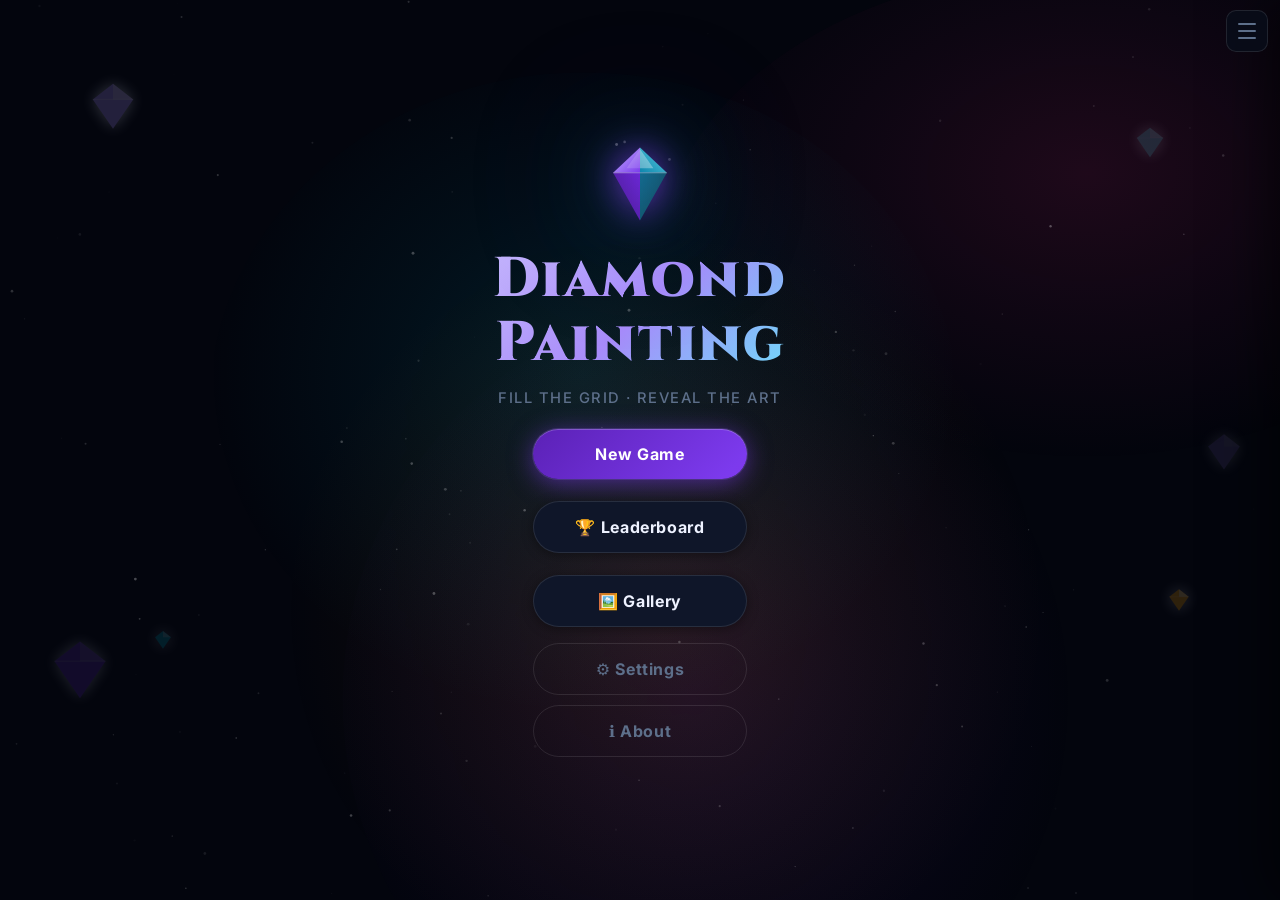
==== commit feb6c2a4: "Add files via upload" ====
--- a/index.html
+++ b/index.html
@@ -12,11 +12,92 @@
 </head>
 <body>
   <canvas id="aurora-bg" aria-hidden="true"></canvas>
+
+  <!-- ══════════════════════════════════════════
+       Burger Button (hidden on start screen)
+  ══════════════════════════════════════════ -->
+  <button id="btn-burger" class="btn-burger" aria-label="Menu">
+    <span class="burger-line"></span>
+    <span class="burger-line"></span>
+    <span class="burger-line"></span>
+  </button>
+
+  <!-- ══════════════════════════════════════════
+       Nav Drawer
+  ══════════════════════════════════════════ -->
+  <div id="nav-backdrop" class="nav-backdrop"></div>
+  <div id="nav-drawer" class="nav-drawer" role="dialog" aria-modal="true">
+    <div class="drawer-header">
+      <svg class="drawer-gem" viewBox="0 0 100 110" xmlns="http://www.w3.org/2000/svg" aria-hidden="true">
+        <defs>
+          <linearGradient id="dg-tl" x1="0%" y1="0%" x2="100%" y2="100%">
+            <stop offset="0%" stop-color="#c4b5fd"/><stop offset="100%" stop-color="#7c3aed"/>
+          </linearGradient>
+          <linearGradient id="dg-tr" x1="100%" y1="0%" x2="0%" y2="100%">
+            <stop offset="0%" stop-color="#67e8f9"/><stop offset="100%" stop-color="#0891b2"/>
+          </linearGradient>
+          <linearGradient id="dg-bl" x1="0%" y1="100%" x2="100%" y2="0%">
+            <stop offset="0%" stop-color="#4c1d95"/><stop offset="100%" stop-color="#6d28d9"/>
+          </linearGradient>
+          <linearGradient id="dg-br" x1="100%" y1="100%" x2="0%" y2="0%">
+            <stop offset="0%" stop-color="#164e63"/><stop offset="100%" stop-color="#0e7490"/>
+          </linearGradient>
+        </defs>
+        <polygon points="50,6 14,40 50,40" fill="url(#dg-tl)"/>
+        <polygon points="50,6 86,40 50,40" fill="url(#dg-tr)" opacity="0.9"/>
+        <polygon points="14,40 50,40 50,104" fill="url(#dg-bl)" opacity="0.95"/>
+        <polygon points="86,40 50,40 50,104" fill="url(#dg-br)" opacity="0.9"/>
+        <line x1="14" y1="40" x2="86" y2="40" stroke="rgba(255,255,255,0.45)" stroke-width="1"/>
+        <polygon points="50,8 68,34 50,34" fill="rgba(255,255,255,0.32)"/>
+      </svg>
+      <span class="drawer-title">Diamond Painting</span>
+    </div>
+
+    <div class="drawer-divider"></div>
+
+    <nav class="drawer-nav">
+      <button class="drawer-nav-item hidden" id="dnav-continue">
+        <span class="dnav-icon">▶️</span>
+        <span data-i18n="drawer_continue">Continue Game</span>
+      </button>
+      <div class="drawer-sub-divider hidden" id="dnav-continue-sep"></div>
+      <button class="drawer-nav-item" id="dnav-home">
+        <span class="dnav-icon">🏠</span>
+        <span data-i18n="drawer_home">Home</span>
+      </button>
+      <button class="drawer-nav-item" id="dnav-play">
+        <span class="dnav-icon">▶</span>
+        <span data-i18n="drawer_level_select">Level Select</span>
+      </button>
+      <button class="drawer-nav-item" id="dnav-gallery">
+        <span class="dnav-icon">🖼️</span>
+        <span data-i18n="drawer_gallery">Gallery</span>
+      </button>
+      <button class="drawer-nav-item" id="dnav-settings">
+        <span class="dnav-icon">⚙</span>
+        <span data-i18n="drawer_settings">Settings</span>
+      </button>
+      <button class="drawer-nav-item" id="dnav-about">
+        <span class="dnav-icon">ℹ</span>
+        <span data-i18n="drawer_about">About</span>
+      </button>
+      <button class="drawer-nav-item" id="dnav-leaderboard">
+        <span class="dnav-icon">🏆</span>
+        <span data-i18n="drawer_leaderboard">Leaderboard</span>
+      </button>
+    </nav>
+
+    <div class="drawer-footer">
+      <span class="drawer-version" data-i18n="about_version">Version 1.0</span>
+    </div>
+  </div>
+
   <div id="app">
 
-    <!-- Start Screen -->
+    <!-- ══════════════════════════════════════════
+         Start Screen
+    ══════════════════════════════════════════ -->
     <div id="screen-start" class="screen active">
-      <!-- Decorative floating gems -->
       <div class="start-gems" aria-hidden="true">
         <svg class="gem" style="--d:5.5s;--delay:0s;width:46px;top:9%;left:7%;opacity:0.2" viewBox="0 0 50 55">
           <polygon points="25,3 47,20 25,52 3,20" fill="#a78bfa"/>
@@ -49,67 +130,89 @@
       </div>
 
       <div class="start-content">
-        <!-- Animated diamond logo -->
         <svg class="game-logo" viewBox="0 0 100 110" xmlns="http://www.w3.org/2000/svg" aria-hidden="true">
           <defs>
             <linearGradient id="gem-tl" x1="0%" y1="0%" x2="100%" y2="100%">
-              <stop offset="0%" stop-color="#c4b5fd"/>
-              <stop offset="100%" stop-color="#7c3aed"/>
+              <stop offset="0%" stop-color="#c4b5fd"/><stop offset="100%" stop-color="#7c3aed"/>
             </linearGradient>
             <linearGradient id="gem-tr" x1="100%" y1="0%" x2="0%" y2="100%">
-              <stop offset="0%" stop-color="#67e8f9"/>
-              <stop offset="100%" stop-color="#0891b2"/>
+              <stop offset="0%" stop-color="#67e8f9"/><stop offset="100%" stop-color="#0891b2"/>
             </linearGradient>
             <linearGradient id="gem-bl" x1="0%" y1="100%" x2="100%" y2="0%">
-              <stop offset="0%" stop-color="#4c1d95"/>
-              <stop offset="100%" stop-color="#6d28d9"/>
+              <stop offset="0%" stop-color="#4c1d95"/><stop offset="100%" stop-color="#6d28d9"/>
             </linearGradient>
             <linearGradient id="gem-br" x1="100%" y1="100%" x2="0%" y2="0%">
-              <stop offset="0%" stop-color="#164e63"/>
-              <stop offset="100%" stop-color="#0e7490"/>
+              <stop offset="0%" stop-color="#164e63"/><stop offset="100%" stop-color="#0e7490"/>
             </linearGradient>
           </defs>
-          <!-- Top-left crown -->
           <polygon points="50,6 14,40 50,40" fill="url(#gem-tl)"/>
-          <!-- Top-right crown -->
           <polygon points="50,6 86,40 50,40" fill="url(#gem-tr)" opacity="0.9"/>
-          <!-- Bottom-left pavilion -->
           <polygon points="14,40 50,40 50,104" fill="url(#gem-bl)" opacity="0.95"/>
-          <!-- Bottom-right pavilion -->
           <polygon points="86,40 50,40 50,104" fill="url(#gem-br)" opacity="0.9"/>
-          <!-- Girdle line -->
           <line x1="14" y1="40" x2="86" y2="40" stroke="rgba(255,255,255,0.45)" stroke-width="1"/>
-          <!-- Top highlight -->
           <polygon points="50,8 68,34 50,34" fill="rgba(255,255,255,0.32)"/>
           <polygon points="50,8 32,34 50,34" fill="rgba(255,255,255,0.14)"/>
         </svg>
 
         <h1 class="game-title">Diamond<br>Painting</h1>
-        <p class="game-subtitle">Fill the grid · Reveal the art</p>
-        <button id="btn-play" class="btn btn-primary">Play</button>
-        <button id="btn-leaderboard" class="btn btn-secondary">🏆 Leaderboard</button>
-      </div>
-    </div>
-
-    <!-- Level Select Screen -->
+        <p class="game-subtitle" data-i18n="game_subtitle">Fill the grid · Reveal the art</p>
+
+        <button id="btn-continue"    class="btn btn-primary hidden" data-i18n="btn_continue">Continue</button>
+        <button id="btn-play"        class="btn btn-primary"   data-i18n="btn_play">New Game</button>
+        <button id="btn-leaderboard" class="btn btn-secondary" data-i18n="btn_leaderboard">🏆 Leaderboard</button>
+        <button id="btn-gallery"     class="btn btn-secondary">🖼️ <span data-i18n="btn_gallery">Gallery</span></button>
+
+        <div class="start-menu-row">
+          <button id="btn-settings" class="btn btn-ghost" data-i18n="btn_settings">⚙ Settings</button>
+          <button id="btn-about"    class="btn btn-ghost" data-i18n="btn_about">ℹ About</button>
+        </div>
+      </div>
+    </div>
+
+    <!-- ══════════════════════════════════════════
+         Category Select Screen
+    ══════════════════════════════════════════ -->
+    <div id="screen-categories" class="screen">
+      <div class="screen-header">
+        <button class="btn-back" id="btn-back-categories">←</button>
+        <h2 data-i18n="screen_categories_title">Choose a Category</h2>
+      </div>
+      <div id="category-grid" class="cat-grid"></div>
+    </div>
+
+    <!-- ══════════════════════════════════════════
+         Level Select Screen
+    ══════════════════════════════════════════ -->
     <div id="screen-select" class="screen">
       <div class="screen-header">
         <button class="btn-back" id="btn-back-select">←</button>
-        <h2>Choose a Picture</h2>
+        <h2 id="select-category-title">Pictures</h2>
       </div>
       <div id="level-grid" class="level-grid"></div>
     </div>
 
-    <!-- Game Screen -->
+    <!-- ══════════════════════════════════════════
+         Gallery Screen
+    ══════════════════════════════════════════ -->
+    <div id="screen-gallery" class="screen">
+      <div class="screen-header">
+        <button class="btn-back" id="btn-back-gallery">←</button>
+        <h2 data-i18n="drawer_gallery">Gallery</h2>
+      </div>
+      <div id="gallery-grid" class="gallery-grid"></div>
+    </div>
+
+    <!-- ══════════════════════════════════════════
+         Game Screen
+    ══════════════════════════════════════════ -->
     <div id="screen-game" class="screen">
       <div id="game-header">
         <button class="btn-back" id="btn-back-game">←</button>
-        <span id="level-name-display" class="level-name-display"></span>
         <div id="progress-wrap">
           <div id="progress-bar"><div id="progress-fill"></div></div>
           <span id="progress-text">0%</span>
         </div>
-        <button id="btn-hint" class="btn-icon" title="Bucket fill hint">🪣</button>
+        <button id="btn-hint" class="btn-icon" data-i18n-title="progress_hint" title="Bucket fill hint">🪣</button>
       </div>
 
       <div id="canvas-wrap">
@@ -121,18 +224,133 @@
       </div>
     </div>
 
-    <!-- Complete Screen -->
+    <!-- ══════════════════════════════════════════
+         Complete Screen
+    ══════════════════════════════════════════ -->
     <div id="screen-complete" class="screen">
       <div class="complete-content">
-        <h2>Level Complete! 🎉</h2>
+        <h2 id="complete-title" class="screen-floating-title" data-i18n="complete_title">Level Complete! 🎉</h2>
         <div id="complete-image-wrap"></div>
         <div id="star-rating" class="star-rating"></div>
         <p id="complete-score"></p>
-        <button id="btn-next-level" class="btn btn-primary">Next Level</button>
-        <button id="btn-back-select2" class="btn btn-secondary">Level Select</button>
-      </div>
-    </div>
-
+        <button id="btn-next-level"   class="btn btn-primary"   data-i18n="btn_next_level">Next Level</button>
+        <button id="btn-back-select2" class="btn btn-secondary" data-i18n="btn_level_select">Level Select</button>
+      </div>
+    </div>
+
+    <!-- ══════════════════════════════════════════
+         Settings Screen
+    ══════════════════════════════════════════ -->
+    <div id="screen-settings" class="screen">
+      <div class="screen-header">
+        <button class="btn-back" id="btn-back-settings">←</button>
+        <h2 data-i18n="screen_settings_title">Settings</h2>
+      </div>
+
+      <div class="settings-content">
+        <div class="settings-card">
+          <div class="setting-row">
+            <div class="setting-row-info">
+              <span class="setting-icon">🎵</span>
+              <span class="setting-label" data-i18n="setting_sound">Music</span>
+            </div>
+            <label class="toggle-switch">
+              <input type="checkbox" id="toggle-music" checked>
+              <span class="toggle-track"></span>
+            </label>
+          </div>
+          <div class="setting-divider"></div>
+          <div class="setting-row">
+            <div class="setting-row-info">
+              <span class="setting-icon">🔔</span>
+              <span class="setting-label" data-i18n="setting_sfx">Sound Effects</span>
+            </div>
+            <label class="toggle-switch">
+              <input type="checkbox" id="toggle-sfx" checked>
+              <span class="toggle-track"></span>
+            </label>
+          </div>
+          <div class="setting-divider"></div>
+          <div class="setting-row">
+            <div class="setting-row-info">
+              <span class="setting-icon">✨</span>
+              <span class="setting-label" data-i18n="setting_particles">Particle Effects</span>
+            </div>
+            <label class="toggle-switch">
+              <input type="checkbox" id="toggle-particles" checked>
+              <span class="toggle-track"></span>
+            </label>
+          </div>
+        </div>
+
+        <div class="settings-card">
+          <div class="settings-section-label" data-i18n="setting_language">Language</div>
+          <div id="language-grid" class="language-grid"></div>
+        </div>
+
+        <div class="settings-card settings-card--danger">
+          <button id="btn-reset-progress" class="btn btn-danger" data-i18n="setting_reset">Reset Progress</button>
+        </div>
+      </div>
+    </div>
+
+    <!-- ══════════════════════════════════════════
+         About Screen
+    ══════════════════════════════════════════ -->
+    <div id="screen-about" class="screen">
+      <div class="screen-header">
+        <button class="btn-back" id="btn-back-about">←</button>
+        <h2 data-i18n="screen_about_title">About</h2>
+      </div>
+
+      <div class="about-content">
+        <div class="about-logo-wrap">
+          <svg class="about-logo" viewBox="0 0 100 110" xmlns="http://www.w3.org/2000/svg" aria-hidden="true">
+            <polygon points="50,6 14,40 50,40" fill="url(#gem-tl)"/>
+            <polygon points="50,6 86,40 50,40" fill="url(#gem-tr)" opacity="0.9"/>
+            <polygon points="14,40 50,40 50,104" fill="url(#gem-bl)" opacity="0.95"/>
+            <polygon points="86,40 50,40 50,104" fill="url(#gem-br)" opacity="0.9"/>
+            <line x1="14" y1="40" x2="86" y2="40" stroke="rgba(255,255,255,0.45)" stroke-width="1"/>
+            <polygon points="50,8 68,34 50,34" fill="rgba(255,255,255,0.32)"/>
+          </svg>
+          <div class="about-logo-text">
+            <span class="about-game-name">Diamond Painting</span>
+            <span class="about-tagline" data-i18n="about_tagline">Fill the grid · Reveal the art</span>
+          </div>
+        </div>
+
+        <div class="about-card">
+          <p class="about-desc" data-i18n="about_desc">
+            Diamond Painting is a relaxing puzzle game where you place glittering diamonds cell by cell to reveal beautiful pixel-art masterpieces.
+          </p>
+        </div>
+
+        <div class="about-card">
+          <h3 class="about-section-title" data-i18n="about_controls">How to Play</h3>
+          <ul class="about-controls-list">
+            <li><span class="about-ctrl-icon">💎</span><span data-i18n="about_ctrl_tap">Tap a cell to place a diamond</span></li>
+            <li><span class="about-ctrl-icon">✋</span><span data-i18n="about_ctrl_drag">Drag to pan the canvas</span></li>
+            <li><span class="about-ctrl-icon">🤏</span><span data-i18n="about_ctrl_pinch">Pinch or scroll to zoom</span></li>
+          </ul>
+        </div>
+
+        <div class="about-footer">
+          <span class="about-version" data-i18n="about_version">Version 1.0</span>
+        </div>
+      </div>
+    </div>
+
+  </div>
+
+  <!-- ══════════════════════════════════════════
+       Gallery Lightbox
+  ══════════════════════════════════════════ -->
+  <div id="gallery-lightbox" class="lightbox-overlay">
+    <button class="lightbox-close" id="lightbox-close" aria-label="Close">✕</button>
+    <div class="lightbox-inner">
+      <canvas id="lightbox-canvas"></canvas>
+      <div id="lightbox-name" class="lightbox-name"></div>
+    </div>
   </div>
 
   <script type="module" src="src/main.js"></script>
--- a/style.css
+++ b/style.css
@@ -196,6 +196,7 @@
   letter-spacing: 0.10em;
   text-transform: uppercase;
   margin-top: -8px;
+  text-align: center;
 }
 
 /* Decorative floating gems */
@@ -296,6 +297,81 @@
 }
 .btn-icon:hover { background: var(--border); }
 
+/* ===== Category Select Screen ===== */
+
+#screen-categories { justify-content: flex-start; }
+
+.cat-grid {
+  display: grid;
+  grid-template-columns: repeat(auto-fill, minmax(150px, 1fr));
+  gap: 14px;
+  padding: 20px 18px;
+  overflow-y: auto;
+  width: 100%;
+  max-width: 600px;
+  align-self: center;
+}
+
+.cat-card {
+  background: linear-gradient(145deg, #0c1224, #101829);
+  border: 1px solid rgba(109,40,217,0.22);
+  border-radius: 16px;
+  padding: 20px 14px 16px;
+  display: flex;
+  flex-direction: column;
+  align-items: center;
+  gap: 6px;
+  cursor: pointer;
+  transition: transform 0.2s, box-shadow 0.2s, border-color 0.2s;
+  text-align: center;
+}
+.cat-card:hover {
+  transform: translateY(-4px);
+  border-color: rgba(109,40,217,0.55);
+  box-shadow: 0 8px 24px rgba(109,40,217,0.2);
+}
+.cat-icon { font-size: 2.2rem; line-height: 1; }
+.cat-name { font-size: 0.92rem; font-weight: 700; color: #e2e8f0; }
+.cat-progress { font-size: 0.72rem; color: #8b949e; }
+.cat-bar { width: 100%; height: 3px; background: rgba(255,255,255,0.08); border-radius: 2px; margin-top: 2px; }
+.cat-bar-fill { height: 100%; background: #7c3aed; border-radius: 2px; transition: width 0.4s; }
+
+/* ===== Gallery Screen ===== */
+
+#screen-gallery { justify-content: flex-start; }
+
+.gallery-grid {
+  display: flex;
+  flex-wrap: wrap;
+  gap: 16px;
+  padding: 20px 18px;
+  overflow-y: auto;
+  width: 100%;
+  justify-content: center;
+  align-self: center;
+}
+.gallery-item {
+  display: flex;
+  flex-direction: column;
+  align-items: center;
+  gap: 8px;
+  cursor: pointer;
+  transition: transform 0.22s cubic-bezier(.34,1.56,.64,1);
+}
+.gallery-item:hover { transform: scale(1.06); }
+.gallery-name {
+  font-size: 0.78rem;
+  color: #94a3b8;
+  text-align: center;
+  max-width: 140px;
+}
+.gallery-empty {
+  text-align: center;
+  color: #8b949e;
+  font-size: 0.95rem;
+  padding: 60px 20px;
+}
+
 /* ===== Level Select Screen ===== */
 
 #screen-select { justify-content: flex-start; }
@@ -315,20 +391,26 @@
 }
 
 .screen-header h2 {
-  font-size: 1.1rem;
+  font-family: 'Cinzel', serif;
+  font-size: 1.05rem;
   font-weight: 700;
-  color: var(--text);
-  letter-spacing: 0.05em;
+  letter-spacing: 0.07em;
+  background: linear-gradient(135deg, #c4b5fd 0%, #a78bfa 35%, #67e8f9 75%, #fde68a 100%);
+  background-size: 200% 200%;
+  -webkit-background-clip: text;
+  -webkit-text-fill-color: transparent;
+  background-clip: text;
+  animation: titleShimmer 6s ease-in-out infinite;
 }
 
 .level-grid {
-  display: grid;
-  grid-template-columns: repeat(auto-fill, minmax(160px, 1fr));
+  display: flex;
+  flex-wrap: wrap;
   gap: 14px;
   padding: 20px 18px;
   overflow-y: auto;
   width: 100%;
-  max-width: 720px;
+  justify-content: center;
   align-self: center;
   scrollbar-width: thin;
   scrollbar-color: var(--border-md) transparent;
@@ -441,18 +523,6 @@
   border-bottom: 1px solid var(--border);
   height: var(--header-h);
   flex-shrink: 0;
-}
-
-.level-name-display {
-  font-size: 0.76rem;
-  font-weight: 700;
-  color: var(--text-dim);
-  white-space: nowrap;
-  letter-spacing: 0.07em;
-  text-transform: uppercase;
-  max-width: 80px;
-  overflow: hidden;
-  text-overflow: ellipsis;
 }
 
 #progress-wrap {
@@ -515,7 +585,7 @@
   align-items: center;
   justify-content: center;
   cursor: crosshair;
-  background: #040710;
+  background: transparent;
 }
 
 #game-canvas { display: block; touch-action: none; }
@@ -523,7 +593,9 @@
 /* ===== Palette Tray ===== */
 
 #palette-tray {
-  height: var(--palette-h);
+  height: auto;
+  min-height: var(--palette-h);
+  max-height: 160px;
   background: rgba(8,13,26,0.95);
   backdrop-filter: blur(22px);
   -webkit-backdrop-filter: blur(22px);
@@ -531,20 +603,19 @@
   display: flex;
   align-items: center;
   justify-content: center;
-  padding: 0 16px;
+  padding: 8px 16px;
   flex-shrink: 0;
 }
 
 #palette-colors {
   display: flex;
+  flex-wrap: wrap;
   gap: 8px;
-  overflow-x: auto;
   padding: 6px 2px;
   max-width: 100%;
-  scrollbar-width: none;
-  align-items: center;
-}
-#palette-colors::-webkit-scrollbar { display: none; }
+  justify-content: center;
+  align-items: center;
+}
 
 .palette-swatch {
   flex-shrink: 0;
@@ -602,16 +673,6 @@
   width: 100%;
 }
 
-.complete-content h2 {
-  font-family: 'Cinzel', 'Inter', serif;
-  font-size: 1.85rem;
-  font-weight: 900;
-  background: linear-gradient(135deg, #fff 10%, #c4b5fd 40%, #67e8f9 70%, #fde68a 100%);
-  -webkit-background-clip: text;
-  -webkit-text-fill-color: transparent;
-  background-clip: text;
-  letter-spacing: 0.05em;
-}
 
 #complete-image-wrap canvas {
   border-radius: var(--radius);
@@ -650,6 +711,609 @@
   letter-spacing: 0.04em;
 }
 
+/* ===== Burger Button ===== */
+
+.btn-burger {
+  position: fixed;
+  top: 10px;
+  right: 12px;
+  z-index: 300;
+  width: 42px;
+  height: 42px;
+  display: flex;
+  flex-direction: column;
+  align-items: center;
+  justify-content: center;
+  gap: 5px;
+  background: rgba(8,13,26,0.88);
+  backdrop-filter: blur(16px);
+  -webkit-backdrop-filter: blur(16px);
+  border: 1px solid var(--border-md);
+  border-radius: var(--radius-sm);
+  cursor: pointer;
+  transition: background 0.18s, border-color 0.2s, transform 0.15s;
+  /* Hidden on start screen via JS class on body */
+}
+.burger-line {
+  display: block;
+  width: 18px;
+  height: 2px;
+  background: var(--text-dim);
+  border-radius: 2px;
+  transition: background 0.18s, transform 0.28s cubic-bezier(.34,1.56,.64,1), opacity 0.18s;
+}
+.btn-burger:hover {
+  background: rgba(109,40,217,0.18);
+  border-color: rgba(109,40,217,0.45);
+  transform: scale(1.05);
+}
+.btn-burger:hover .burger-line { background: var(--text); }
+
+/* X state when drawer open */
+.btn-burger.open .burger-line:nth-child(1) { transform: translateY(7px) rotate(45deg); background: var(--accent-lt); }
+.btn-burger.open .burger-line:nth-child(2) { opacity: 0; transform: scaleX(0); }
+.btn-burger.open .burger-line:nth-child(3) { transform: translateY(-7px) rotate(-45deg); background: var(--accent-lt); }
+
+/* Hide burger on start screen */
+body.screen-start .btn-burger { opacity: 0; pointer-events: none; }
+
+/* ===== Nav Backdrop ===== */
+
+.nav-backdrop {
+  position: fixed;
+  inset: 0;
+  z-index: 290;
+  background: rgba(0,0,0,0.58);
+  backdrop-filter: blur(3px);
+  -webkit-backdrop-filter: blur(3px);
+  opacity: 0;
+  pointer-events: none;
+  transition: opacity 0.3s;
+}
+.nav-backdrop.visible {
+  opacity: 1;
+  pointer-events: auto;
+}
+
+/* ===== Nav Drawer ===== */
+
+.nav-drawer {
+  position: fixed;
+  top: 0;
+  right: 0;
+  width: 240px;
+  height: 100%;
+  z-index: 295;
+  background: linear-gradient(180deg, #0c1428 0%, #080f1e 100%);
+  border-left: 1px solid var(--border-md);
+  display: flex;
+  flex-direction: column;
+  transform: translateX(100%);
+  transition: transform 0.34s cubic-bezier(0.16,1,0.3,1);
+  box-shadow: -12px 0 50px rgba(0,0,0,0.6);
+}
+.nav-drawer.open {
+  transform: translateX(0);
+}
+
+.drawer-header {
+  display: flex;
+  align-items: center;
+  gap: 13px;
+  padding: 22px 18px 16px;
+}
+
+.drawer-gem {
+  width: 30px;
+  height: 30px;
+  flex-shrink: 0;
+  filter: drop-shadow(0 0 8px rgba(124,58,237,0.8));
+}
+
+.drawer-title {
+  font-family: 'Cinzel', serif;
+  font-size: 0.88rem;
+  font-weight: 700;
+  background: linear-gradient(135deg, #c4b5fd, #67e8f9);
+  -webkit-background-clip: text;
+  -webkit-text-fill-color: transparent;
+  background-clip: text;
+  letter-spacing: 0.05em;
+  white-space: nowrap;
+}
+
+.drawer-divider {
+  height: 1px;
+  background: var(--border);
+  margin: 0 14px 8px;
+}
+
+.drawer-sub-divider {
+  height: 1px;
+  background: var(--border);
+  margin: 4px 14px;
+}
+
+.drawer-nav {
+  flex: 1;
+  display: flex;
+  flex-direction: column;
+  padding: 4px 10px;
+  gap: 2px;
+  overflow-y: auto;
+}
+
+.drawer-nav-item {
+  display: flex;
+  align-items: center;
+  gap: 13px;
+  padding: 13px 14px;
+  border: none;
+  background: transparent;
+  color: var(--text-dim);
+  font-family: inherit;
+  font-size: 0.92rem;
+  font-weight: 600;
+  cursor: pointer;
+  border-radius: var(--radius-sm);
+  letter-spacing: 0.02em;
+  transition: background 0.15s, color 0.15s, transform 0.15s;
+  text-align: left;
+  width: 100%;
+}
+.drawer-nav-item:hover {
+  background: rgba(109,40,217,0.14);
+  color: var(--text);
+  transform: translateX(3px);
+}
+.drawer-nav-item:active { transform: scale(0.96); }
+
+.dnav-icon {
+  font-size: 1rem;
+  width: 20px;
+  text-align: center;
+  flex-shrink: 0;
+  opacity: 0.8;
+}
+
+.drawer-footer {
+  padding: 14px 18px 20px;
+  border-top: 1px solid var(--border);
+}
+.drawer-version {
+  font-size: 0.70rem;
+  color: var(--text-muted);
+  font-weight: 600;
+  letter-spacing: 0.06em;
+  text-transform: uppercase;
+}
+
+/* ===== Complete Screen — floating title ===== */
+
+.screen-floating-title {
+  font-family: 'Cinzel', serif;
+  font-size: 1.6rem;
+  font-weight: 900;
+  background: linear-gradient(135deg, #fff 10%, #c4b5fd 40%, #67e8f9 70%, #fde68a 100%);
+  -webkit-background-clip: text;
+  -webkit-text-fill-color: transparent;
+  background-clip: text;
+  letter-spacing: 0.05em;
+  text-align: center;
+}
+
+/* ===== Start Screen — Secondary Menu Row ===== */
+
+.start-menu-row {
+  display: flex;
+  flex-direction: column;
+  gap: 10px;
+  margin-top: -6px;
+  width: 100%;
+  align-items: center;
+}
+
+.btn-ghost {
+  background: transparent;
+  border: 1px solid var(--border-md);
+  color: var(--text-dim);
+  font-size: 1rem;
+  font-weight: 700;
+  font-family: inherit;
+  cursor: pointer;
+  padding: 15px 38px;
+  min-width: 214px;
+  border-radius: var(--radius-pill);
+  transition: background 0.15s, border-color 0.2s, color 0.15s, transform 0.18s;
+  letter-spacing: 0.04em;
+  text-align: center;
+}
+.btn-ghost:hover {
+  background: rgba(255,255,255,0.05);
+  border-color: rgba(167,139,250,0.40);
+  color: var(--text);
+  transform: translateY(-3px);
+  box-shadow: 0 4px 20px rgba(0,0,0,0.40), 0 0 0 1px rgba(167,139,250,0.10);
+}
+.btn-ghost:active { transform: scale(0.94) translateY(0); opacity: 0.88; }
+
+/* ===== Settings Screen ===== */
+
+#screen-settings { justify-content: flex-start; }
+
+.settings-content {
+  width: 100%;
+  max-width: 480px;
+  align-self: center;
+  overflow-y: auto;
+  padding: 18px 18px 40px;
+  display: flex;
+  flex-direction: column;
+  gap: 14px;
+  scrollbar-width: thin;
+  scrollbar-color: var(--border-md) transparent;
+}
+.settings-content::-webkit-scrollbar { width: 4px; }
+.settings-content::-webkit-scrollbar-thumb { background: var(--border-md); border-radius: 2px; }
+
+.settings-card {
+  background: linear-gradient(145deg, #0c1224, #101829);
+  border: 1px solid var(--border);
+  border-radius: var(--radius);
+  padding: 6px 0;
+  overflow: hidden;
+}
+
+.settings-card--danger {
+  background: transparent;
+  border: none;
+  padding: 0;
+  display: flex;
+  justify-content: center;
+}
+
+.settings-section-label {
+  font-size: 0.72rem;
+  font-weight: 700;
+  letter-spacing: 0.10em;
+  text-transform: uppercase;
+  color: var(--text-dim);
+  padding: 12px 18px 8px;
+}
+
+.setting-row {
+  display: flex;
+  align-items: center;
+  justify-content: space-between;
+  padding: 14px 18px;
+  gap: 12px;
+  cursor: default;
+}
+
+.setting-row-info {
+  display: flex;
+  align-items: center;
+  gap: 12px;
+}
+
+.setting-icon {
+  font-size: 1.15rem;
+  line-height: 1;
+  opacity: 0.85;
+}
+
+.setting-label {
+  font-size: 0.96rem;
+  font-weight: 600;
+  color: var(--text);
+  letter-spacing: 0.02em;
+}
+
+.setting-divider {
+  height: 1px;
+  background: var(--border);
+  margin: 0 18px;
+}
+
+/* Toggle Switch — iOS style */
+.toggle-switch {
+  position: relative;
+  display: inline-block;
+  width: 52px;
+  height: 30px;
+  cursor: pointer;
+  flex-shrink: 0;
+}
+.toggle-switch input { display: none; }
+
+.toggle-track {
+  position: absolute;
+  inset: 0;
+  border-radius: 15px;
+  background: var(--bg-elevated);
+  border: 1px solid var(--border-md);
+  transition: background 0.28s, border-color 0.28s;
+}
+.toggle-track::after {
+  content: '';
+  position: absolute;
+  width: 24px;
+  height: 24px;
+  top: 2px;
+  left: 2px;
+  border-radius: 50%;
+  background: var(--text-dim);
+  box-shadow: 0 2px 6px rgba(0,0,0,0.5);
+  transition: transform 0.28s cubic-bezier(.34,1.56,.64,1), background 0.28s;
+}
+.toggle-switch input:checked + .toggle-track {
+  background: linear-gradient(135deg, #6d28d9, #06b6d4);
+  border-color: rgba(109,40,217,0.45);
+}
+.toggle-switch input:checked + .toggle-track::after {
+  transform: translateX(22px);
+  background: #fff;
+}
+
+/* Language Grid */
+.language-grid {
+  display: grid;
+  grid-template-columns: repeat(3, 1fr);
+  gap: 8px;
+  padding: 4px 14px 14px;
+}
+
+.lang-btn {
+  display: flex;
+  flex-direction: column;
+  align-items: center;
+  gap: 4px;
+  padding: 10px 6px;
+  border-radius: var(--radius-sm);
+  background: transparent;
+  border: 1px solid var(--border);
+  cursor: pointer;
+  transition: background 0.18s, border-color 0.18s, transform 0.18s cubic-bezier(.34,1.56,.64,1);
+  font-family: inherit;
+}
+.lang-btn:hover {
+  background: rgba(109,40,217,0.12);
+  border-color: rgba(109,40,217,0.40);
+  transform: translateY(-2px);
+}
+.lang-btn:active { transform: scale(0.92); }
+.lang-btn.active {
+  background: linear-gradient(135deg, rgba(109,40,217,0.22), rgba(6,182,212,0.12));
+  border-color: rgba(109,40,217,0.65);
+  box-shadow: 0 0 0 1px rgba(167,139,250,0.25), 0 4px 14px rgba(109,40,217,0.20);
+}
+
+.lang-flag {
+  font-size: 1.5rem;
+  line-height: 1;
+}
+.lang-label {
+  font-size: 0.72rem;
+  font-weight: 600;
+  color: var(--text-dim);
+  letter-spacing: 0.02em;
+  white-space: nowrap;
+}
+.lang-btn.active .lang-label { color: var(--accent-lt); }
+
+/* Danger button */
+.btn-danger {
+  background: rgba(239,68,68,0.12);
+  color: #fca5a5;
+  border: 1px solid rgba(239,68,68,0.25);
+  font-size: 0.9rem;
+  font-weight: 600;
+  font-family: inherit;
+  padding: 13px 32px;
+  border-radius: var(--radius-pill);
+  cursor: pointer;
+  transition: background 0.18s, border-color 0.18s, transform 0.15s;
+  letter-spacing: 0.03em;
+}
+.btn-danger:hover {
+  background: rgba(239,68,68,0.22);
+  border-color: rgba(239,68,68,0.50);
+  transform: translateY(-2px);
+}
+.btn-danger:active { transform: scale(0.94); }
+
+/* ===== About Screen ===== */
+
+#screen-about { justify-content: flex-start; }
+
+.about-content {
+  width: 100%;
+  max-width: 480px;
+  align-self: center;
+  overflow-y: auto;
+  padding: 20px 18px 48px;
+  display: flex;
+  flex-direction: column;
+  gap: 14px;
+  scrollbar-width: thin;
+  scrollbar-color: var(--border-md) transparent;
+}
+.about-content::-webkit-scrollbar { width: 4px; }
+.about-content::-webkit-scrollbar-thumb { background: var(--border-md); border-radius: 2px; }
+
+.about-logo-wrap {
+  display: flex;
+  align-items: center;
+  gap: 18px;
+  padding: 16px 4px 6px;
+}
+
+.about-logo {
+  width: 52px;
+  height: 52px;
+  flex-shrink: 0;
+  filter:
+    drop-shadow(0 0 10px rgba(124,58,237,0.80))
+    drop-shadow(0 0 24px rgba(6,182,212,0.30));
+  animation: logoGlow 4.2s ease-in-out infinite;
+}
+
+.about-logo-text {
+  display: flex;
+  flex-direction: column;
+  gap: 3px;
+}
+
+.about-game-name {
+  font-family: 'Cinzel', serif;
+  font-size: 1.25rem;
+  font-weight: 900;
+  background: linear-gradient(135deg, #c4b5fd, #67e8f9);
+  -webkit-background-clip: text;
+  -webkit-text-fill-color: transparent;
+  background-clip: text;
+  letter-spacing: 0.04em;
+}
+
+.about-tagline {
+  font-size: 0.78rem;
+  color: var(--text-dim);
+  font-weight: 500;
+  letter-spacing: 0.07em;
+  text-transform: uppercase;
+}
+
+.about-card {
+  background: linear-gradient(145deg, #0c1224, #101829);
+  border: 1px solid var(--border);
+  border-radius: var(--radius);
+  padding: 18px;
+}
+
+.about-desc {
+  font-size: 0.92rem;
+  line-height: 1.65;
+  color: var(--text-dim);
+  font-weight: 500;
+}
+
+.about-section-title {
+  font-size: 0.80rem;
+  font-weight: 700;
+  letter-spacing: 0.10em;
+  text-transform: uppercase;
+  color: var(--accent-lt);
+  margin-bottom: 14px;
+}
+
+.about-controls-list {
+  list-style: none;
+  display: flex;
+  flex-direction: column;
+  gap: 11px;
+}
+.about-controls-list li {
+  display: flex;
+  align-items: flex-start;
+  gap: 12px;
+  font-size: 0.88rem;
+  color: var(--text-dim);
+  font-weight: 500;
+  line-height: 1.45;
+}
+
+.about-ctrl-icon {
+  font-size: 1.05rem;
+  flex-shrink: 0;
+  margin-top: 1px;
+}
+
+.about-footer {
+  display: flex;
+  align-items: center;
+  justify-content: center;
+  padding: 6px 0 2px;
+}
+
+.about-version {
+  font-size: 0.75rem;
+  font-weight: 700;
+  color: rgba(167,139,250,0.65);
+  letter-spacing: 0.06em;
+  text-transform: uppercase;
+}
+
+/* ===== Gallery Lightbox ===== */
+
+.lightbox-overlay {
+  display: none;
+  position: fixed;
+  inset: 0;
+  z-index: 400;
+  background: rgba(3,5,13,0.93);
+  backdrop-filter: blur(14px);
+  -webkit-backdrop-filter: blur(14px);
+  align-items: center;
+  justify-content: center;
+  flex-direction: column;
+  gap: 20px;
+}
+.lightbox-overlay.active {
+  display: flex;
+  animation: fadeIn 0.28s ease;
+}
+@keyframes fadeIn {
+  from { opacity: 0; transform: scale(0.94); }
+  to   { opacity: 1; transform: scale(1); }
+}
+.lightbox-inner {
+  display: flex;
+  flex-direction: column;
+  align-items: center;
+  gap: 20px;
+}
+#lightbox-canvas {
+  border-radius: 14px;
+  box-shadow:
+    0 0 60px rgba(124,58,237,0.55),
+    0 0 120px rgba(109,40,217,0.22),
+    0 0 0 1px rgba(255,255,255,0.08);
+}
+.lightbox-name {
+  font-family: 'Cinzel', serif;
+  font-size: 1.15rem;
+  font-weight: 700;
+  background: linear-gradient(135deg, #c4b5fd, #67e8f9);
+  -webkit-background-clip: text;
+  -webkit-text-fill-color: transparent;
+  background-clip: text;
+  text-align: center;
+  letter-spacing: 0.07em;
+}
+.lightbox-close {
+  position: absolute;
+  top: 18px;
+  right: 18px;
+  background: rgba(255,255,255,0.07);
+  border: 1px solid rgba(255,255,255,0.16);
+  color: var(--text-dim);
+  font-size: 1.1rem;
+  width: 42px;
+  height: 42px;
+  border-radius: 50%;
+  cursor: pointer;
+  display: flex;
+  align-items: center;
+  justify-content: center;
+  font-family: inherit;
+  transition: background 0.15s, color 0.15s, transform 0.15s;
+}
+.lightbox-close:hover {
+  background: rgba(255,255,255,0.14);
+  color: var(--text);
+  transform: scale(1.12);
+}
+
 /* ===== Utility ===== */
 .hidden { display: none !important; }
 
@@ -657,6 +1321,8 @@
 @media (max-width: 400px) {
   .palette-swatch { width: 46px; height: 46px; }
   .btn { min-width: 172px; padding: 12px 24px; font-size: 0.95rem; }
-  .level-grid { grid-template-columns: repeat(auto-fill, minmax(140px, 1fr)); gap: 12px; padding: 14px; }
+  .level-grid { gap: 12px; padding: 14px; }
   .level-preview { width: 96px; height: 96px; }
-}
+  .language-grid { grid-template-columns: repeat(2, 1fr); }
+  .btn-ghost { min-width: 172px; padding: 12px 24px; font-size: 0.95rem; }
+}
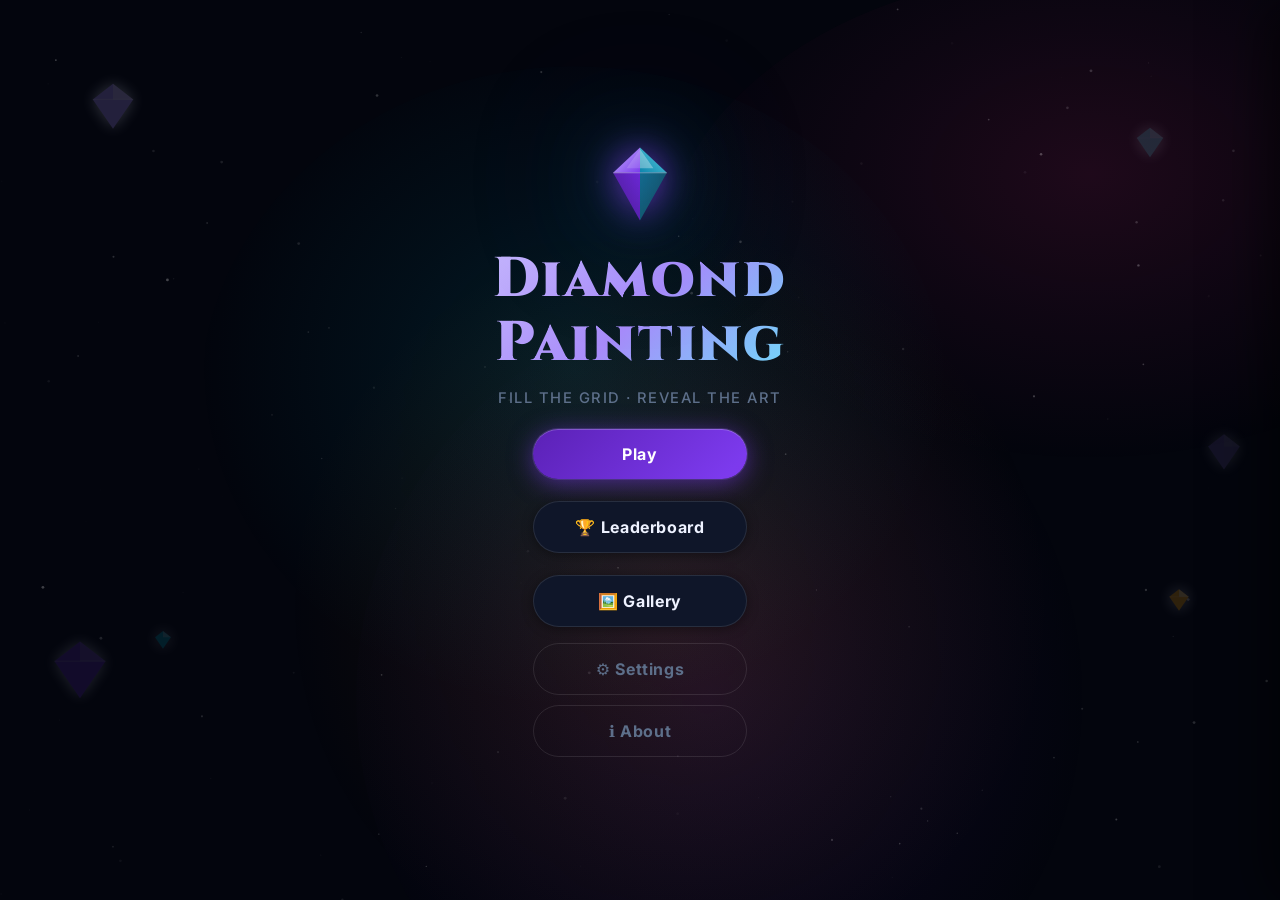
==== commit 51e1eb50: "Add files via upload" ====
--- a/index.html
+++ b/index.html
@@ -259,6 +259,10 @@
               <span class="toggle-track"></span>
             </label>
           </div>
+          <div class="setting-row setting-row--slider">
+            <span class="setting-label setting-label--dim" data-i18n="setting_volume">Volume</span>
+            <input type="range" id="slider-music" min="0" max="100" value="50" class="volume-slider">
+          </div>
           <div class="setting-divider"></div>
           <div class="setting-row">
             <div class="setting-row-info">
@@ -269,6 +273,10 @@
               <input type="checkbox" id="toggle-sfx" checked>
               <span class="toggle-track"></span>
             </label>
+          </div>
+          <div class="setting-row setting-row--slider">
+            <span class="setting-label setting-label--dim" data-i18n="setting_volume">Volume</span>
+            <input type="range" id="slider-sfx" min="0" max="100" value="70" class="volume-slider">
           </div>
           <div class="setting-divider"></div>
           <div class="setting-row">
--- a/style.css
+++ b/style.css
@@ -1055,6 +1055,60 @@
   background: #fff;
 }
 
+/* Volume Slider */
+.setting-row--slider {
+  padding: 6px 18px 12px;
+  gap: 14px;
+}
+
+.setting-label--dim {
+  font-size: 0.78rem;
+  font-weight: 600;
+  color: var(--text-dim);
+  letter-spacing: 0.06em;
+  text-transform: uppercase;
+  white-space: nowrap;
+  flex-shrink: 0;
+}
+
+.volume-slider {
+  -webkit-appearance: none;
+  appearance: none;
+  flex: 1;
+  height: 4px;
+  border-radius: 2px;
+  background: var(--bg-elevated);
+  border: 1px solid var(--border-md);
+  outline: none;
+  cursor: pointer;
+}
+
+.volume-slider::-webkit-slider-thumb {
+  -webkit-appearance: none;
+  appearance: none;
+  width: 20px;
+  height: 20px;
+  border-radius: 50%;
+  background: linear-gradient(135deg, #6d28d9, #06b6d4);
+  box-shadow: 0 2px 6px rgba(0,0,0,0.5);
+  cursor: pointer;
+  transition: transform 0.15s;
+}
+
+.volume-slider::-webkit-slider-thumb:active {
+  transform: scale(1.2);
+}
+
+.volume-slider::-moz-range-thumb {
+  width: 20px;
+  height: 20px;
+  border-radius: 50%;
+  border: none;
+  background: linear-gradient(135deg, #6d28d9, #06b6d4);
+  box-shadow: 0 2px 6px rgba(0,0,0,0.5);
+  cursor: pointer;
+}
+
 /* Language Grid */
 .language-grid {
   display: grid;
